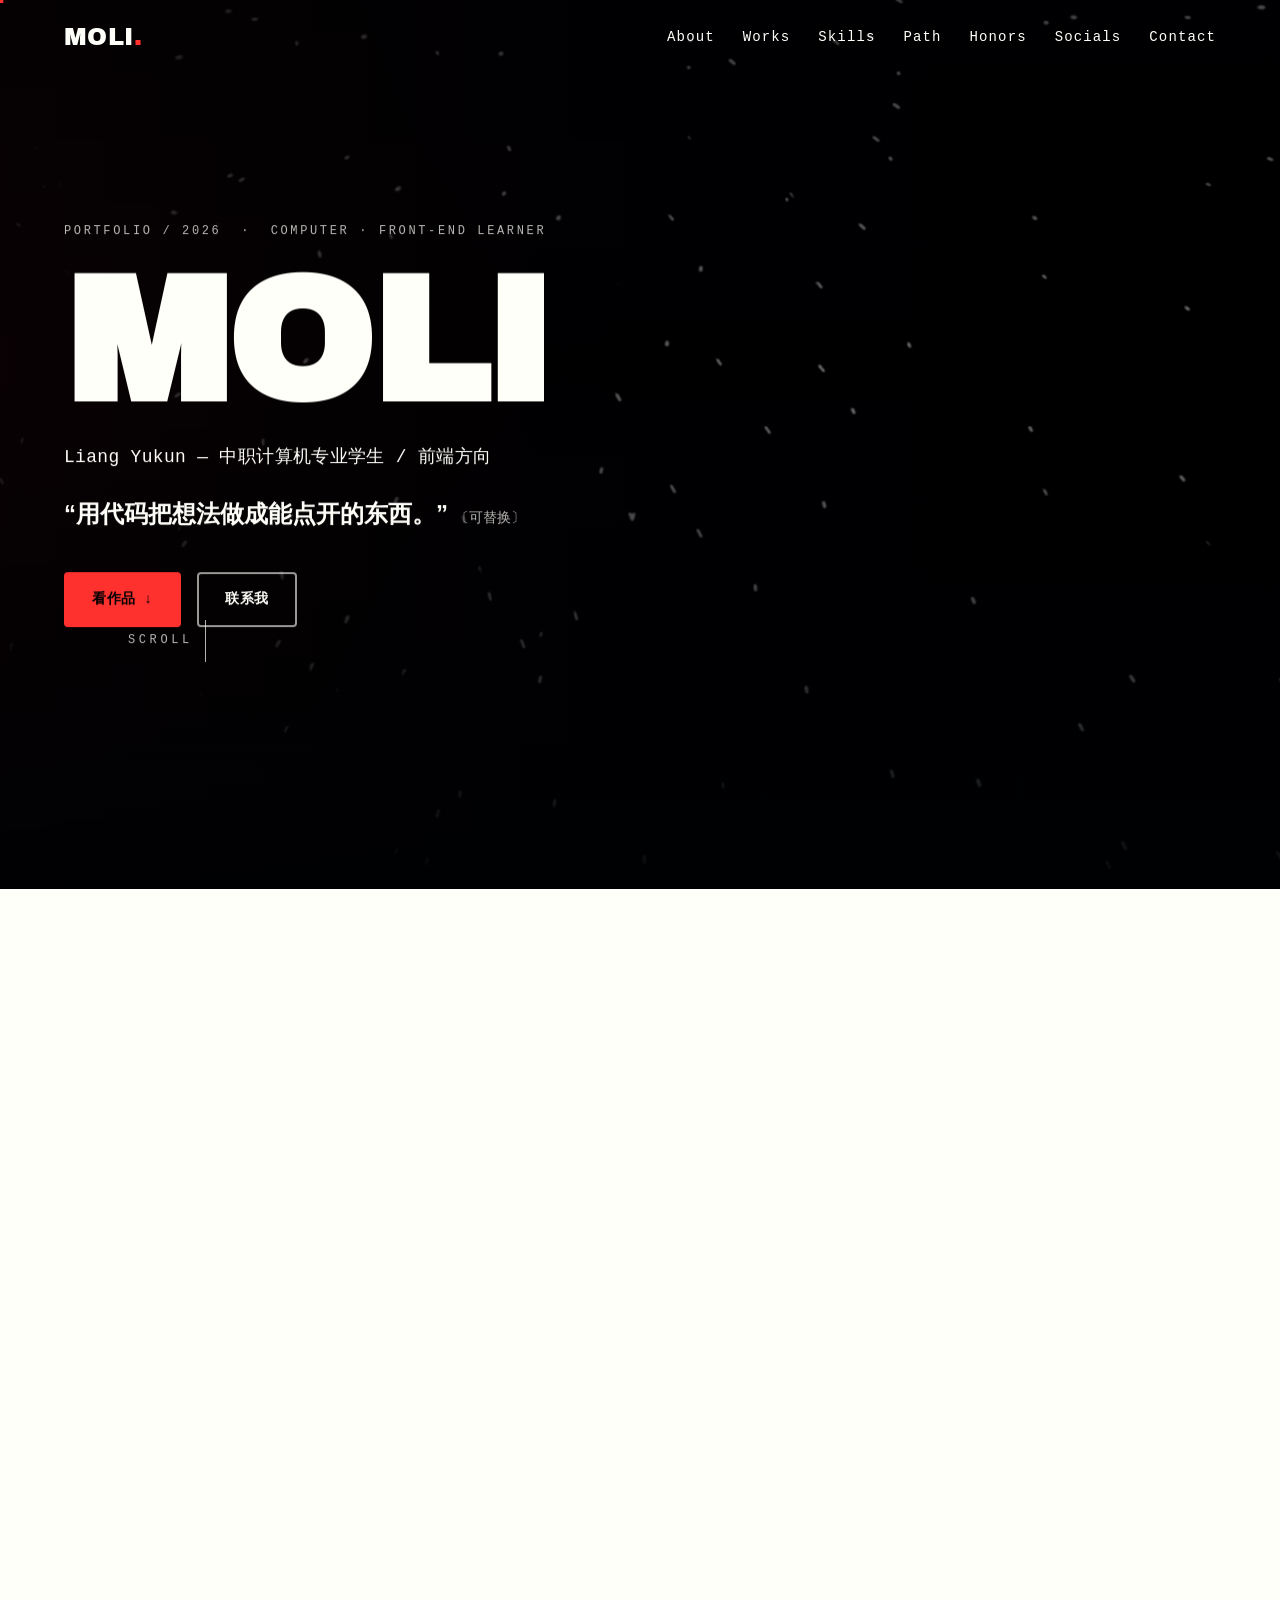
==== index.html @ a4f5890a "Add files via upload" ====
<!DOCTYPE html>
<html class="no-js" lang="zh-CN">
<head>
  <meta charset="UTF-8" />
  <meta name="viewport" content="width=device-width, initial-scale=1.0" />
  <title>MOLI · Liang Yukun — 个人作品集</title>
  <meta name="description" content="Liang Yukun（MOLI），中职计算机专业学生、前端方向学习者的个人作品集：做过的项目、技能栈与成长路径。" />
  <meta name="theme-color" content="#000103" />
  <link rel="icon" href="data:image/svg+xml,%3Csvg xmlns='http://www.w3.org/2000/svg' viewBox='0 0 32 32'%3E%3Crect width='32' height='32' fill='%23000103'/%3E%3Ctext x='16' y='23' font-family='Arial Black,sans-serif' font-size='20' fill='%23FF312E' text-anchor='middle'%3EM%3C/text%3E%3C/svg%3E" />
  <link rel="preconnect" href="https://fonts.googleapis.com" />
  <link rel="preconnect" href="https://fonts.gstatic.com" crossorigin />
  <link href="https://fonts.googleapis.com/css2?family=Archivo+Black&family=JetBrains+Mono:wght@400;600&display=swap" rel="stylesheet" />
  <link rel="stylesheet" href="css/variables.css" />
  <link rel="stylesheet" href="css/style.css" />
</head>
<body>
  <div class="intro" id="intro" aria-hidden="true">
    <div class="intro__inner">
      <span class="intro__brand">MOLI<span class="intro__dot">.</span></span>
      <span class="intro__bar"></span>
    </div>
  </div>
  <a class="skip-link" href="#main">跳到主要内容</a>
  <div class="scroll-progress" id="scrollProgress" aria-hidden="true"></div>

  <header class="nav" id="top">
    <a class="nav__brand" href="#hero" data-cursor="hover" aria-label="MOLI 回到首页">MOLI<span class="nav__brand-dot">.</span></a>
    <nav class="nav__links" id="navLinks" aria-label="页面导航">
      <a href="#about"   data-cursor="hover" data-nav>About</a>
      <a href="#works"   data-cursor="hover" data-nav>Works</a>
      <a href="#skills"  data-cursor="hover" data-nav>Skills</a>
      <a href="#path"    data-cursor="hover" data-nav>Path</a>
      <a href="#honors"  data-cursor="hover" data-nav>Honors</a>
      <a href="#socials" data-cursor="hover" data-nav>Socials</a>
      <a href="#contact" data-cursor="hover" data-nav>Contact</a>
    </nav>
    <button class="nav__toggle" id="navToggle" aria-label="打开菜单" aria-expanded="false" aria-controls="mobileMenu" data-cursor="hover">
      <span></span><span></span>
    </button>
  </header>

  <div class="mobile-menu" id="mobileMenu" aria-hidden="true">
    <nav aria-label="移动端导航">
      <a href="#about">About<span>关于我</span></a>
      <a href="#works">Works<span>作品</span></a>
      <a href="#skills">Skills<span>技能</span></a>
      <a href="#path">Path<span>经历</span></a>
      <a href="#honors">Honors<span>荣誉</span></a>
      <a href="#socials">Socials<span>社交</span></a>
      <a href="#contact">Contact<span>联系</span></a>
    </nav>
  </div>

  <div id="smooth-wrapper">
   <div id="smooth-content">
  <main id="main">

    <section class="hero hero--dark" id="hero">
      <div class="bg-layer hero__bg" aria-hidden="true">
        <video class="bg-video" poster="video/firework-bg-poster.png" muted loop playsinline autoplay preload="auto">
          <source src="video/firework-bg.mp4" type="video/mp4" />
        </video>
        <div class="bg-veil hero__veil"></div>
      </div>
      <p class="hero__meta mono" data-reveal>PORTFOLIO / 2026&nbsp;&nbsp;·&nbsp;&nbsp;COMPUTER · FRONT-END LEARNER</p>
      <h1 class="hero__name" aria-label="MOLI">
        <span class="hero__name-text" data-decode>MOLI</span>
      </h1>
      <p class="hero__role mono" data-decode>Liang Yukun — 中职计算机专业学生 / 前端方向</p>
      <p class="hero__tagline" data-reveal>“用代码把想法做成能点开的东西。” <span class="hero__tagline-sub">〔可替换〕</span></p>
      <div class="hero__cta" data-reveal>
        <a class="btn btn--primary" href="#works" data-cursor="hover">看作品 <span aria-hidden="true">↓</span></a>
        <a class="btn btn--ghost" href="#contact" data-cursor="hover">联系我</a>
      </div>
      <a class="hero__scroll mono" href="#about" aria-label="向下滚动到关于我">
        <span>SCROLL</span><span class="hero__scroll-line" aria-hidden="true"></span>
      </a>
    </section>
    <section class="about section" id="about">
      <p class="section__label mono" data-reveal>01 / ABOUT</p>
      <div class="about__grid">
        <h2 class="section__title" data-reveal>把兴趣，做成<br />能跑起来的作品。</h2>
        <div class="about__body" id="aboutBody">
          <p data-reveal>我是 Liang Yukun，<strong>MOLI</strong> 是我做东西时用的名字。中职选了计算机专业，从第一次在浏览器里看到自己写的页面蹦出来开始，就迷上了把想法变成作品这件事。现在主要往前端方向走，写 HTML / CSS / JavaScript，也会一点 Python 和设计工具。</p>
          <p data-reveal>我还在学，但更习惯<strong>边学边做</strong>：每个阶段都留下一个能真正点开的东西，而不是只停在教程里。 <span class="muted">〔可替换〕</span></p>
          <ul class="about__tags" data-reveal>
            <li>前端学习者</li><li>计算机专业中职在读</li><li>自学驱动</li><li>习惯把东西做完整</li>
          </ul>
        </div>
      </div>
      <dl class="about__stats" id="aboutStats">
        <div data-reveal><dt class="about__num">04</dt><dd>代表作品</dd></div>
        <div data-reveal><dt class="about__num">02<span class="about__num-plus">+</span></dt><dd>年写代码</dd></div>
        <div data-reveal><dt class='about__num'>06<span class='about__num-plus'>+</span></dt><dd>课堂 / 个人练习</dd></div>
        <div data-reveal><dt class='about__num about__num--accent'>&#8734;</dt><dd>想学的东西</dd></div>
      </dl>
    </section>
    <!-- STATEMENT A -->
    <section class="statement statement--dark" aria-label="宣言">
      <h2 class="statement__text" data-statement>I BUILD<br />THINGS.</h2>
      <p class="statement__sub mono" data-reveal>想法到代码到能点开的作品</p>
    </section>
        <section class="works section" id="works">
      <p class="section__label mono" data-reveal>02 / SELECTED WORKS</p>
      <h2 class="section__title" data-reveal>做过的东西</h2>

      <div class="works__stage">
        <div class="works__deck" id="worksDeck">
          <button class="work-card" data-work="0" data-cursor="hover" aria-label="项目 1：校园社团招新落地页">
            <span class="work-card__index">01</span>
            <span class="work-card__name">社团招新<br />落地页</span>
            <span class="work-card__year mono">2024</span>
          </button>
          <button class="work-card" data-work="1" data-cursor="hover" aria-label="项目 2：待办清单 PWA">
            <span class="work-card__index">02</span>
            <span class="work-card__name">待办清单<br />PWA</span>
            <span class="work-card__year mono">2025</span>
          </button>
          <button class="work-card" data-work="2" data-cursor="hover" aria-label="项目 3：班级成绩可视化小工具">
            <span class="work-card__index">03</span>
            <span class="work-card__name">成绩可视化<br />小工具</span>
            <span class="work-card__year mono">2025</span>
          </button>
          <button class="work-card" data-work="3" data-cursor="hover" aria-label="项目 4：MOLI 个人作品集">
            <span class="work-card__index">04</span>
            <span class="work-card__name">MOLI<br />作品集</span>
            <span class="work-card__year mono">2026</span>
          </button>
        </div>

        <div class="works__panel">
          <article class="work-detail" data-detail="0">
            <h3 class="work-detail__title">校园社团招新落地页</h3>
            <p class="work-detail__tags mono">HTML · CSS · JAVASCRIPT</p>
            <p class="work-detail__desc">为学校社团做的单页招新页，包含活动介绍、报名表单校验与锚点导航。第一次完整走完「提需求 → 设计 → 编码 → 静态部署」的流程。</p>
            <p class="work-detail__meta"><span>角色：独立完成设计 + 编码</span><span>成果：招新季被 3 个社团借用</span></p>
          </article>
          <article class="work-detail" data-detail="1" hidden>
            <h3 class="work-detail__title">待办清单 PWA</h3>
            <p class="work-detail__tags mono">JS · LOCALSTORAGE · SERVICE WORKER</p>
            <p class="work-detail__desc">可离线使用、可安装到桌面的待办应用，支持增删改、优先级排序与本地持久化，关掉网络也能正常记录。</p>
            <p class="work-detail__meta"><span>角色：独立开发</span><span>成果：至今自己每天在用</span></p>
          </article>
          <article class="work-detail" data-detail="2" hidden>
            <h3 class="work-detail__title">班级成绩可视化小工具</h3>
            <p class="work-detail__tags mono">JAVASCRIPT · CANVAS</p>
            <p class="work-detail__desc">粘贴一张成绩表，就能自动生成分数分布图和进退步对比，帮老师省掉手工画图、手动排名的重复劳动。</p>
            <p class="work-detail__meta"><span>角色：两人小组 · 核心开发</span><span>成果：期末用于班级学情分析</span></p>
          </article>
          <article class="work-detail" data-detail="3" hidden>
            <h3 class="work-detail__title">MOLI 个人作品集（本站）</h3>
            <p class="work-detail__tags mono">HTML · CSS · GSAP</p>
            <p class="work-detail__desc">就是你正在看的这个网站：黑白红、零构建框架、双击 index.html 即可离线打开，动效均改编自前端效果库。</p>
            <p class="work-detail__meta"><span>角色：设计 + 开发</span><span>成果：个人品牌主页</span></p>
          </article>

          <div class="works__controls">
            <button class="works__arrow" id="workPrev" aria-label="上一个项目" data-cursor="hover">←</button>
            <div class="works__dots" id="worksDots" role="tablist" aria-label="选择项目">
              <button class="works__dot is-active" data-goto="0" aria-label="项目1" data-cursor="hover"></button>
              <button class="works__dot" data-goto="1" aria-label="项目2" data-cursor="hover"></button>
              <button class="works__dot" data-goto="2" aria-label="项目3" data-cursor="hover"></button>
              <button class="works__dot" data-goto="3" aria-label="项目4" data-cursor="hover"></button>
            </div>
            <button class="works__arrow" id="workNext" aria-label="下一个项目" data-cursor="hover">→</button>
          </div>
        </div>
      </div>
    </section>
        <section class="skills section section--dark spot-target" id="skills">
      <p class="section__label section__label--light mono" data-reveal>03 / SKILLS</p>
      <h2 class="section__title section__title--light" data-reveal>从想法，<br />到上线</h2>

      <p class="build__lead mono" data-reveal>// 不标熟练度百分比，只说我能用它们做出什么 〔可替换〕</p>

      <div class="build" id="buildFlow">
        <span class="build__spine" aria-hidden="true"><i class="build__spine-fill"></i></span>
        <ol class="build__steps">
          <li class="build__step" data-reveal>
            <span class="build__node" aria-hidden="true"></span>
            <div class="build__body">
              <div class="build__head">
                <span class="build__no mono">01</span>
                <h3 class="build__title">想清楚<span class="build__en mono">IDEA</span></h3>
              </div>
              <p class="build__desc">先把要做什么拆成几步，画一张潦草的草图，想清楚再动手写代码。</p>
              <ul class="build__tags">
                <li>纸笔草图</li><li>Figma（基础）</li>
              </ul>
            </div>
          </li>
          <li class="build__step" data-reveal>
            <span class="build__node" aria-hidden="true"></span>
            <div class="build__body">
              <div class="build__head">
                <span class="build__no mono">02</span>
                <h3 class="build__title">搭骨架<span class="build__en mono">MARKUP</span></h3>
              </div>
              <p class="build__desc">用语义化 HTML 把内容和结构立起来，先能用、再谈好看，也照顾键盘与读屏。</p>
              <ul class="build__tags">
                <li>HTML5</li><li>语义化结构</li><li>可访问性基础</li>
              </ul>
            </div>
          </li>
          <li class="build__step" data-reveal>
            <span class="build__node" aria-hidden="true"></span>
            <div class="build__body">
              <div class="build__head">
                <span class="build__no mono">03</span>
                <h3 class="build__title">做样式<span class="build__en mono">STYLE</span></h3>
              </div>
              <p class="build__desc">Flex / Grid 加响应式排版，手机和桌面端都排得稳、看得清。</p>
              <ul class="build__tags">
                <li>CSS3</li><li>Flex / Grid</li><li>响应式布局</li>
              </ul>
            </div>
          </li>
          <li class="build__step" data-reveal>
            <span class="build__node" aria-hidden="true"></span>
            <div class="build__body">
              <div class="build__head">
                <span class="build__no mono">04</span>
                <h3 class="build__title">加交互<span class="build__en mono">INTERACT</span></h3>
              </div>
              <p class="build__desc">让页面会动、会响应：操作 DOM、监听事件，再用 GSAP 做滚动动效。</p>
              <ul class="build__tags">
                <li>JavaScript</li><li>DOM 与事件</li><li>GSAP 动效</li>
              </ul>
            </div>
          </li>
          <li class="build__step" data-reveal>
            <span class="build__node" aria-hidden="true"></span>
            <div class="build__body">
              <div class="build__head">
                <span class="build__no mono">05</span>
                <h3 class="build__title">管版本<span class="build__en mono">VERSION</span></h3>
              </div>
              <p class="build__desc">在命令行里用 Git 记录每一次改动，推到 GitHub，留下完整的学习痕迹。</p>
              <ul class="build__tags">
                <li>Git / GitHub</li><li>VS Code</li><li>命令行</li>
              </ul>
            </div>
          </li>
          <li class="build__step" data-reveal>
            <span class="build__node" aria-hidden="true"></span>
            <div class="build__body">
              <div class="build__head">
                <span class="build__no mono">06</span>
                <h3 class="build__title">发出去<span class="build__en mono">SHIP</span></h3>
              </div>
              <p class="build__desc">部署成一个能直接点开的链接，发给别人真正用起来，而不是只躺在本地。</p>
              <ul class="build__tags">
                <li>GitHub Pages 部署</li><li>PWA（待办应用实践）</li>
              </ul>
            </div>
          </li>
        </ol>
      </div>

      <div class="build__foot" data-reveal>
        <p class="build__also"><span class="build__also-k mono">// 也会一点，还在持续学</span></p>
        <ul class="build__tags build__tags--plain">
          <li>Python</li><li>SQL</li><li>Photoshop / 剪映基础</li>
        </ul>
        <p class="build__note muted">能不能做出来，上面的作品就是答案——这比百分比更诚实。〔可替换〕</p>
      </div>
    </section>
        <section class="statement statement--light" aria-label="宣言">
      <h2 class="statement__text" data-statement>STILL<br />LEARNING.</h2>
      <p class="statement__sub mono" data-reveal>走得慢一点，但一直在走</p>
    </section>

    <div class="marquee" aria-hidden="true">
      <div class="marquee__track">
        <span>HTML <i>//</i></span><span>CSS <i>//</i></span><span>JAVASCRIPT <i>//</i></span><span>GSAP <i>//</i></span><span>DESIGN <i>//</i></span><span>边学边做 <i>//</i></span><span>FRONT-END <i>//</i></span><span>MOLI <i>//</i></span>
        <span>HTML <i>//</i></span><span>CSS <i>//</i></span><span>JAVASCRIPT <i>//</i></span><span>GSAP <i>//</i></span><span>DESIGN <i>//</i></span><span>边学边做 <i>//</i></span><span>FRONT-END <i>//</i></span><span>MOLI <i>//</i></span>
      </div>
    </div>

    <!-- 04 PATH：纵向滚动驱动的横向时间线（机制改编自 horizontal-scroll-section GSAP ScrollTrigger） -->
    <section class="path section hpath-section" id="path">
      <div class="hpath" id="hPath">
        <p class="section__label mono hpath__label">04 / PATH</p>
        <div class="hpath__viewport" id="hPathViewport">
          <div class="hpath__track" id="hPathTrack">
            <svg class="hpath__route" id="hPathRoute" aria-hidden="true">
              <path class="hpath__route-prog" d="" />
            </svg>

            <article class="hpanel hpanel--intro">
              <h2 class="section__title">一路怎么<br />走来</h2>
              <p class="hpanel__lead">向下滚动，横向走过这几年</p>
              <span class="hpanel__cue hpanel__cue--v mono">KEEP SCROLLING ↓</span>
              <span class="hpanel__cue hpanel__cue--h mono">左右滑动，横向走过这几年 →</span>
            </article>

            <article class="hpanel">
              <div class="hpanel__media">
                <div class="hpanel__img" role="img" aria-label="阶段配图占位：入读中职">
                  <span class="hpanel__imgtag mono">IMG · 〔可替换〕</span>
                </div>
              </div>
              <div class="hpanel__body">
                <time class="hpanel__date mono">2023.09</time>
                <h3 class="hpanel__title">入读中职 · 计算机专业</h3>
                <p class="hpanel__desc">系统学习计算机基础与编程入门，第一次知道网页是怎么被做出来的。</p>
              </div>
            </article>

            <article class="hpanel">
              <div class="hpanel__media">
                <div class="hpanel__img" role="img" aria-label="阶段配图占位：第一个网页">
                  <span class="hpanel__imgtag mono">IMG · 〔可替换〕</span>
                </div>
              </div>
              <div class="hpanel__body">
                <time class="hpanel__date mono">2024.03</time>
                <h3 class="hpanel__title">写出第一个网页</h3>
                <p class="hpanel__desc">用 HTML 写了一页个人介绍，第一次看到自己敲的代码在浏览器里变成页面。</p>
              </div>
            </article>

            <article class="hpanel">
              <div class="hpanel__media">
                <div class="hpanel__img" role="img" aria-label="阶段配图占位：校级技能赛">
                  <span class="hpanel__imgtag mono">IMG · 〔可替换〕</span>
                </div>
              </div>
              <div class="hpanel__body">
                <time class="hpanel__date mono">2024.10</time>
                <h3 class="hpanel__title">校级网页设计技能赛 <span class="muted">〔名次可替换〕</span></h3>
                <p class="hpanel__desc">第一次带着作品参加比赛，体会到做完整比写一点更重要。</p>
              </div>
            </article>

            <article class="hpanel">
              <div class="hpanel__media">
                <div class="hpanel__img" role="img" aria-label="阶段配图占位：系统学 JavaScript">
                  <span class="hpanel__imgtag mono">IMG · 〔可替换〕</span>
                </div>
              </div>
              <div class="hpanel__body">
                <time class="hpanel__date mono">2025.01</time>
                <h3 class="hpanel__title">取得证书 · 系统学 JavaScript <span class="muted">〔证书可替换〕</span></h3>
                <p class="hpanel__desc">拿到相关等级证书，同时不再满足于静态页面，开始系统学习 JavaScript。</p>
              </div>
            </article>

            <article class="hpanel">
              <div class="hpanel__media">
                <div class="hpanel__img" role="img" aria-label="阶段配图占位：第一个完整应用">
                  <span class="hpanel__imgtag mono">IMG · 〔可替换〕</span>
                </div>
              </div>
              <div class="hpanel__body">
                <time class="hpanel__date mono">2025.06</time>
                <h3 class="hpanel__title">第一个完整小应用跑通</h3>
                <p class="hpanel__desc">待办 PWA 完成离线可用，开始用 GitHub 记录每一次提交和学习轨迹。</p>
              </div>
            </article>

            <article class="hpanel">
              <div class="hpanel__media">
                <div class="hpanel__img" role="img" aria-label="阶段配图占位：完成本站作品集">
                  <span class="hpanel__imgtag mono">IMG · 〔可替换〕</span>
                </div>
              </div>
              <div class="hpanel__body">
                <time class="hpanel__date mono">2026</time>
                <h3 class="hpanel__title">完成本站作品集</h3>
                <p class="hpanel__desc">把做过的东西整理成你现在看到的网站，正在寻找实习 / 升学 / 比赛组队机会。</p>
              </div>
            </article>
          </div>
        </div>
        <div class="hpath__bar" aria-hidden="true"><i></i></div>
      </div>
    </section>

    <!-- 05 HONORS：3D 堆叠牌堆（机制改编自 3d-card-slidergsap，黑白红重写） -->
    <section class="honors section" id="honors">
      <p class="section__label mono" data-reveal>05 / HONORS</p>
      <div class="honors__layout">
        <div class="honors__intro">
          <h2 class="section__title" data-reveal>一些<br />小荣誉</h2>
          <p class="honors__lead" data-reveal>比赛、证书与被认可的瞬间，都收进这叠卡片里。点击卡片或箭头切换。</p>
          <div class="honors__ctrl" data-reveal>
            <button class="hbtn" id="honPrev" type="button" aria-label="上一张荣誉">←</button>
            <span class="honors__count mono"><b id="honCur">01</b><i>/</i><span id="honTotal">05</span></span>
            <button class="hbtn" id="honNext" type="button" aria-label="下一张荣誉">→</button>
          </div>
          <div class="honors__dots" id="honDots" role="tablist" aria-label="选择荣誉"></div>
          <p class="muted honors__hint">奖项与证书均为占位，替换 index.html 中对应卡片即可。</p>
        </div>

        <div class="honors__stage" data-reveal>
          <div class="hdeck" id="hDeck">
            <article class="hcard">
              <div class="hcard__body">
                <div class="hcard__top"><span class="hcard__year mono">2024.10</span><span class="hcard__tag mono">HONOR</span></div>
                <h3 class="hcard__title">校级网页设计技能赛</h3>
                <p class="hcard__org">〔名次可替换〕</p>
                <p class="hcard__desc">第一次带着完整作品站上赛场，明白了“做完”比“只写一点”更重要。</p>
              </div>
            </article>
            <article class="hcard">
              <div class="hcard__body">
                <div class="hcard__top"><span class="hcard__year mono">2025.01</span><span class="hcard__tag mono">CERT</span></div>
                <h3 class="hcard__title">前端相关等级证书</h3>
                <p class="hcard__org">〔证书名称可替换〕</p>
                <p class="hcard__desc">系统学习 HTML / CSS / JavaScript 后考取，是这段学习路径的一个小结。</p>
              </div>
            </article>
            <article class="hcard">
              <div class="hcard__body">
                <div class="hcard__top"><span class="hcard__year mono">2025.06</span><span class="hcard__tag mono">AWARD</span></div>
                <h3 class="hcard__title">校园编程 / 创新比赛</h3>
                <p class="hcard__org">〔奖项可替换〕</p>
                <p class="hcard__desc">用一个能真正跑起来的小应用参赛，从想法到演示全程自己完成。〔占位〕</p>
              </div>
            </article>
            <article class="hcard">
              <div class="hcard__body">
                <div class="hcard__top"><span class="hcard__year mono">2025.11</span><span class="hcard__tag mono">MERIT</span></div>
                <h3 class="hcard__title">优秀学生作品 / 奖学金</h3>
                <p class="hcard__org">〔可替换〕</p>
                <p class="hcard__desc">作品被老师和同学看到的时刻，也是继续做下去的动力之一。〔占位〕</p>
              </div>
            </article>
            <article class="hcard">
              <div class="hcard__body">
                <div class="hcard__top"><span class="hcard__year mono">2026</span><span class="hcard__tag mono">WORK</span></div>
                <h3 class="hcard__title">个人作品集站点上线</h3>
                <p class="hcard__org">SELF PROJECT</p>
                <p class="hcard__desc">从零设计并手写了你正在看的这个网站，当作给自己的一份阶段答卷。</p>
              </div>
            </article>
          </div>
        </div>
      </div>
    </section>

    <!-- 06 SOCIALS：链式展开手风琴（机制改编自 cool-layout-with-complex-chainable-animation，黑白红重写） -->
    <section class="socials section" id="socials">
      <p class="section__label mono" data-reveal>06 / FIND ME ONLINE</p>
      <h2 class="section__title" data-reveal>这些地方<br />也能找到我</h2>
      <div class="acc" id="socialAcc">

        <div class="acc__item" tabindex="0" role="button" aria-expanded="false" aria-controls="panel-douyin">
          <div class="acc__rail">
            <svg class="acc__glyph" viewBox="0 0 24 24" fill="none" stroke="currentColor" stroke-width="1.8" stroke-linecap="round" stroke-linejoin="round" aria-hidden="true"><path d="M14 4v10.5a3.5 3.5 0 1 1-3.5-3.5" /><path d="M14 7.2c.6 2 2.1 3.4 4.2 3.6" /></svg>
            <span class="acc__name">抖音<em class="acc__en mono">DOUYIN</em></span>
            <span class="acc__idx" aria-hidden="true">01</span>
          </div>
          <div class="acc__panel" id="panel-douyin">
            <button class="acc__close" type="button" aria-label="收起">×</button>
            <svg class="acc__glyph acc__glyph--big" viewBox="0 0 24 24" fill="none" stroke="currentColor" stroke-width="1.8" stroke-linecap="round" stroke-linejoin="round" aria-hidden="true"><path d="M14 4v10.5a3.5 3.5 0 1 1-3.5-3.5" /><path d="M14 7.2c.6 2 2.1 3.4 4.2 3.6" /></svg>
            <h3 class="acc__h">抖音 <span class="mono">DOUYIN</span></h3>
            <p class="acc__handle mono">@your-douyin-id〔可替换〕</p>
            <p class="acc__desc">用短视频记录做作品的过程与小片段，偶尔更新学习日常。〔占位文案 · 可替换〕</p>
            <ul class="acc__stats mono"><li><b>--</b><span>作品</span></li><li><b>--</b><span>粉丝</span></li><li><b>--</b><span>获赞</span></li></ul>
            <a class="btn btn--primary acc__go" href="#" target="_blank" rel="noopener">前往主页 <span aria-hidden="true">↗</span></a>
          </div>
        </div>

        <div class="acc__item" tabindex="0" role="button" aria-expanded="false" aria-controls="panel-bilibili">
          <div class="acc__rail">
            <svg class="acc__glyph" viewBox="0 0 24 24" fill="none" stroke="currentColor" stroke-width="1.8" stroke-linecap="round" stroke-linejoin="round" aria-hidden="true"><rect x="3" y="7" width="18" height="13" rx="2" /><path d="m8 3 3 4M16 3l-3 4" /><path d="M8 12.5h.01M16 12.5h.01" /></svg>
            <span class="acc__name">哔哩哔哩<em class="acc__en mono">BILIBILI</em></span>
            <span class="acc__idx" aria-hidden="true">02</span>
          </div>
          <div class="acc__panel" id="panel-bilibili">
            <button class="acc__close" type="button" aria-label="收起">×</button>
            <svg class="acc__glyph acc__glyph--big" viewBox="0 0 24 24" fill="none" stroke="currentColor" stroke-width="1.8" stroke-linecap="round" stroke-linejoin="round" aria-hidden="true"><rect x="3" y="7" width="18" height="13" rx="2" /><path d="m8 3 3 4M16 3l-3 4" /><path d="M8 12.5h.01M16 12.5h.01" /></svg>
            <h3 class="acc__h">哔哩哔哩 <span class="mono">BILIBILI</span></h3>
            <p class="acc__handle mono">@MOLI〔可替换〕</p>
            <p class="acc__desc">放长一点的教程复盘、项目演示录屏和踩坑笔记。〔占位文案 · 可替换〕</p>
            <ul class="acc__stats mono"><li><b>--</b><span>视频</span></li><li><b>--</b><span>粉丝</span></li><li><b>--</b><span>播放</span></li></ul>
            <a class="btn btn--primary acc__go" href="#" target="_blank" rel="noopener">前往主页 <span aria-hidden="true">↗</span></a>
          </div>
        </div>

        <div class="acc__item" tabindex="0" role="button" aria-expanded="false" aria-controls="panel-instagram">
          <div class="acc__rail">
            <svg class="acc__glyph" viewBox="0 0 24 24" fill="none" stroke="currentColor" stroke-width="1.8" stroke-linecap="round" stroke-linejoin="round" aria-hidden="true"><rect x="3" y="3" width="18" height="18" rx="5" /><circle cx="12" cy="12" r="4" /><path d="M17.2 6.8h.01" /></svg>
            <span class="acc__name">Instagram<em class="acc__en mono">INS</em></span>
            <span class="acc__idx" aria-hidden="true">03</span>
          </div>
          <div class="acc__panel" id="panel-instagram">
            <button class="acc__close" type="button" aria-label="收起">×</button>
            <svg class="acc__glyph acc__glyph--big" viewBox="0 0 24 24" fill="none" stroke="currentColor" stroke-width="1.8" stroke-linecap="round" stroke-linejoin="round" aria-hidden="true"><rect x="3" y="3" width="18" height="18" rx="5" /><circle cx="12" cy="12" r="4" /><path d="M17.2 6.8h.01" /></svg>
            <h3 class="acc__h">Instagram <span class="mono">INS</span></h3>
            <p class="acc__handle mono">@moli.builds〔可替换〕</p>
            <p class="acc__desc">作品截图、配色与排版灵感，以及做东西时的工作台。〔占位文案 · 可替换〕</p>
            <ul class="acc__stats mono"><li><b>--</b><span>帖子</span></li><li><b>--</b><span>粉丝</span></li><li><b>--</b><span>关注</span></li></ul>
            <a class="btn btn--primary acc__go" href="#" target="_blank" rel="noopener">前往主页 <span aria-hidden="true">↗</span></a>
          </div>
        </div>

        <div class="acc__item" tabindex="0" role="button" aria-expanded="false" aria-controls="panel-x">
          <div class="acc__rail">
            <svg class="acc__glyph" viewBox="0 0 24 24" fill="none" stroke="currentColor" stroke-width="1.8" stroke-linecap="round" stroke-linejoin="round" aria-hidden="true"><path d="M4 4l16 16M20 4 4 20" /></svg>
            <span class="acc__name">X<em class="acc__en mono">X / TWITTER</em></span>
            <span class="acc__idx" aria-hidden="true">04</span>
          </div>
          <div class="acc__panel" id="panel-x">
            <button class="acc__close" type="button" aria-label="收起">×</button>
            <svg class="acc__glyph acc__glyph--big" viewBox="0 0 24 24" fill="none" stroke="currentColor" stroke-width="1.8" stroke-linecap="round" stroke-linejoin="round" aria-hidden="true"><path d="M4 4l16 16M20 4 4 20" /></svg>
            <h3 class="acc__h">X <span class="mono">/ TWITTER</span></h3>
            <p class="acc__handle mono">@moli_dev〔可替换〕</p>
            <p class="acc__desc">随手记开发笔记、转藏前端资源，也在这里关注同行在做什么。〔占位文案 · 可替换〕</p>
            <ul class="acc__stats mono"><li><b>--</b><span>帖子</span></li><li><b>--</b><span>粉丝</span></li><li><b>--</b><span>关注</span></li></ul>
            <a class="btn btn--primary acc__go" href="#" target="_blank" rel="noopener">前往主页 <span aria-hidden="true">↗</span></a>
          </div>
        </div>

        <div class="acc__item" tabindex="0" role="button" aria-expanded="false" aria-controls="panel-weibo">
          <div class="acc__rail">
            <svg class="acc__glyph" viewBox="0 0 24 24" fill="none" stroke="currentColor" stroke-width="1.8" stroke-linecap="round" stroke-linejoin="round" aria-hidden="true"><ellipse cx="10" cy="14" rx="7" ry="5.5" /><path d="M15.5 8.5c1.8-.4 3.2.5 3.5 2.2M17 5.5c2.6-.2 4.4 1.4 4.6 3.8" /><path d="M8 13.5h.01M11.5 15.5h.01" /></svg>
            <span class="acc__name">微博<em class="acc__en mono">WEIBO</em></span>
            <span class="acc__idx" aria-hidden="true">05</span>
          </div>
          <div class="acc__panel" id="panel-weibo">
            <button class="acc__close" type="button" aria-label="收起">×</button>
            <svg class="acc__glyph acc__glyph--big" viewBox="0 0 24 24" fill="none" stroke="currentColor" stroke-width="1.8" stroke-linecap="round" stroke-linejoin="round" aria-hidden="true"><ellipse cx="10" cy="14" rx="7" ry="5.5" /><path d="M15.5 8.5c1.8-.4 3.2.5 3.5 2.2M17 5.5c2.6-.2 4.4 1.4 4.6 3.8" /><path d="M8 13.5h.01M11.5 15.5h.01" /></svg>
            <h3 class="acc__h">微博 <span class="mono">WEIBO</span></h3>
            <p class="acc__handle mono">@MOLI做东西〔可替换〕</p>
            <p class="acc__desc">同步作品更新与日常，也会转发设计、前端相关的内容。〔占位文案 · 可替换〕</p>
            <ul class="acc__stats mono"><li><b>--</b><span>微博</span></li><li><b>--</b><span>粉丝</span></li><li><b>--</b><span>转评赞</span></li></ul>
            <a class="btn btn--primary acc__go" href="#" target="_blank" rel="noopener">前往主页 <span aria-hidden="true">↗</span></a>
          </div>
        </div>

      </div>
      <p class="muted socials__note" data-reveal>账号、数据与文案均为占位，替换 index.html 中对应 href 与文字即可上线。</p>
    </section>

  </main>

  <div class="site-tail" id="contactTail">
    <div class="bg-layer site-tail__bg spot-target" aria-hidden="true">
      <video class="bg-video" poster="video/firework-poster.png" muted loop playsinline preload="metadata">
        <source src="video/firework.mp4" type="video/mp4" />
      </video>
      <div class="bg-veil site-tail__veil"></div>
    </div>

    <section class="contact section section--ink" id="contact">
      <p class="section__label section__label--light mono" data-reveal>07 / CONTACT</p>
      <h2 class="contact__title" data-reveal>一起做<br />点东西？</h2>
      <p class="contact__sub" data-reveal>实习、比赛组队、交流学习都欢迎找我，通常当天回。 <span class="muted">〔可替换〕</span></p>
      <div class="contact__actions" data-reveal>
        <div class="contact__mail-row">
          <a class="btn btn--primary btn--lg" href="mailto:liang20080917@outlook.com" data-cursor="hover">liang20080917@outlook.com</a>
          <button class="btn btn--ghost btn--lg contact-copy" type="button" data-email="liang20080917@outlook.com">复制邮箱</button>
        </div>
        <div class="contact__links">
          <a class="contact__link" href="https://github.com/your-name" target="_blank" rel="noopener" data-cursor="hover">GitHub <span aria-hidden="true">↗</span></a>
          <a class="contact__link" href="#" data-cursor="hover">B站 / 微信 <span aria-hidden="true">↗</span></a>
        </div>
      </div>
    </section>

    <footer class="footer">
      <span class="footer__big" aria-hidden="true">MOLI</span>
      <p>© 2026 Liang Yukun · MOLI</p>
      <p class="mono footer__mid">BUILT WITH HTML / CSS / GSAP · NO FRAMEWORK</p>
      <a href="#hero" class="footer__top" data-cursor="hover">回到顶部 ↑</a>
    </footer>
  </div><!-- /.site-tail -->
   </div><!-- /#smooth-content -->
  </div><!-- /#smooth-wrapper -->

  <a class="to-top" id="toTop" href="#hero" aria-label="回到顶部"><span aria-hidden="true">↑</span></a>

  <!-- 自定义跟随光标（仅桌面精细指针，触屏/无 GSAP 自动隐藏，不替换系统光标） -->
  <div class="cursor" id="cursor" aria-hidden="true"></div>

  <!-- 图片灯箱：点击图片放大查看 -->
  <div class="lightbox" id="lightbox" role="dialog" aria-modal="true" aria-hidden="true" aria-label="图片放大查看">
    <button class="lightbox__close" type="button" aria-label="关闭">×</button>
    <div class="lightbox__stage">
      <img class="lightbox__img" alt="放大的阶段配图" hidden />
      <div class="lightbox__ph mono">IMG · 大图占位<br />把 .hpanel__img 换成真实 &lt;img&gt; 或加 data-full 即可在此放大</div>
    </div>
    <p class="lightbox__cap mono"></p>
  </div>

  <!-- GSAP 3.15（3.13 起全部插件免费）：仅做渐进增强，加载失败/断网时自动回退原生动效，内容始终完整 -->
  <script src="js/gsap/1.js" defer></script>
  <script src="js/gsap/ScrollTrigger.min.js" defer></script>
  <script src="js/gsap/ScrollToPlugin.min.js" defer></script>
  <script src="js/gsap/ScrollSmoother.min.js" defer></script>
  <script src="js/gsap/SplitText.min.js" defer></script>
  <script src="js/gsap/ScrambleTextPlugin.min.js" defer></script>
  <script src="js/gsap/DrawSVGPlugin.min.js" defer></script>
  <script src="js/main.js" defer></script>
</body>
</html>
---- css/variables.css ----
/* =============================================================
   variables.css —— MOLI 个人作品集 · 全局设计变量
   配色来源：color/003.png（黑白红 · 强烈对比 · 现代冲击力）
   硬约束：五个主色一一对应色板，不引入色板外色相；
          衍生色只允许调整透明度，不允许改变色相。
   ============================================================= */

:root {
  /* ---------- 1. 五个主色（严格对应 color/003.png，禁止新增色相） ---------- */
  --color-bg:        #FFFFFA; /* 近白 · 页面主背景（纸感）   */
  --color-bg-sub:    #333138; /* 深炭 · 次背景/反色分区/卡片 */
  --color-text:      #000103; /* 近黑 · 主文字（在近白上）   */
  --color-text-sub:  #515052; /* 中灰 · 次文字/说明（在近白上，对比 7.99:1） */
  --color-accent:    #FF312E; /* 正红 · 全站唯一强调色       */

  /* ---------- 2. 衍生变量（仅透明度变化，色相不变） ---------- */
  /* 强调色悬停态：正红 82% 不透明 */
  --color-accent-hover: rgba(255, 49, 46, 0.82);
  /* 边框：近黑 12% */
  --color-border:       rgba(0, 1, 3, 0.12);
  /* 遮罩：近白 60%（浅色弹层）/ 近黑 55%（移动菜单、深色遮罩） */
  --color-overlay:      rgba(255, 255, 250, 0.6);
  --color-scrim:        rgba(0, 1, 3, 0.55);
  /* 反色分区上的次文字：近白 72%（叠在 --color-bg-sub 上） */
  --color-text-on-dark-sub: rgba(255, 255, 250, 0.72);
  /* 红色按钮上的文字统一用近黑（对比 5.70:1，达 AA；白字仅 3.65:1 不达标） */
  --color-on-accent:   #000103;

  /* ---------- 3. 字体族 ---------- */
  /* Display 走 CDN 加载超粗黑体，断网时回退到系统粗黑/Impact，保证双击可看 */
  --font-display: "Archivo Black", "Anton", "Arial Black", "PingFang SC",
                  "Microsoft YaHei", Impact, sans-serif;
  --font-body: -apple-system, BlinkMacSystemFont, "Segoe UI", "PingFang SC",
               "Hiragino Sans GB", "Microsoft YaHei", "Helvetica Neue", Arial,
               sans-serif;
  --font-mono: "SFMono-Regular", Consolas, "Liberation Mono", Menlo,
               "Courier New", monospace; /* 极客细节点缀 */

  /* ---------- 4. 字阶（流式排版，clamp：手机→桌面） ---------- */
  --fs-mega: clamp(3.2rem, 14vw, 11rem);   /* Hero 品牌名 MOLI */
  --fs-h1:   clamp(2.4rem, 6.5vw, 5rem);   /* 分区大标题 */
  --fs-h2:   clamp(1.7rem, 3.4vw, 2.6rem); /* 卡片/小节标题 */
  --fs-h3:   clamp(1.2rem, 2vw, 1.5rem);
  --fs-lg:   clamp(1.05rem, 1.4vw, 1.2rem);
  --fs-base: clamp(0.98rem, 1vw + 0.4rem, 1.0625rem);
  --fs-sm:   0.875rem;
  --fs-xs:   0.75rem;
  --lh-tight: 1.02;
  --lh-base:  1.65;

  /* ---------- 5. 间距阶（8pt 基准） ---------- */
  --space-2xs: 0.25rem;
  --space-xs:  0.5rem;
  --space-sm:  1rem;
  --space-md:  2rem;
  --space-lg:  4rem;
  --space-xl:  8rem;
  --space-2xl: clamp(6rem, 12vw, 12rem);
  --gutter:    clamp(1.25rem, 5vw, 6rem); /* 页面左右安全边距 */
  --maxw:      1280px;                     /* 内容最大宽度 */

  /* ---------- 6. 形状与阴影（硬边、锐利，不使用圆润大圆角） ---------- */
  --radius-xs: 2px;
  --radius-sm: 4px;
  --radius-md: 8px;
  --border-w:  2px;
  --shadow-hard: 6px 6px 0 0 var(--color-text);          /* 硬投影，呼应锐利 */
  --shadow-hard-accent: 6px 6px 0 0 var(--color-accent); /* 红色硬投影 */
  --shadow-card: 0 2px 0 0 var(--color-border);

  /* ---------- 7. 动效 token（全站统一手感，阶段 6 使用） ---------- */
  --ease-out:  cubic-bezier(0.22, 1, 0.36, 1); /* 主缓动，接近 power2/expo.out */
  --ease-inout: cubic-bezier(0.65, 0, 0.35, 1);
  --dur-enter: 0.65s;  /* 入场 */
  --dur-hover: 0.25s;  /* 悬停 */
  --dur-fast:  0.15s;
  --stagger:   0.1s;   /* 列表 stagger 间隔 */

  /* ---------- 8. 层级 ---------- */
  --z-cursor: 9999;
  --z-nav:    1000;
  --z-overlay: 900;
  --z-content: 1;
}
---- css/style.css ----
/* =============================================================
   style.css —— MOLI 个人作品集主样式（移动优先）
   颜色一律引用 variables.css 变量，不在此硬编码色值。
   命名采用 BEM 风格；只动画 transform / opacity。
   ============================================================= */

*, *::before, *::after { box-sizing: border-box; }
* { margin: 0; padding: 0; }

html {
  scroll-behavior: smooth;
  -webkit-text-size-adjust: 100%;
}

html { overflow-x: hidden; max-width: 100%; }
body {
  font-family: var(--font-body);
  font-size: var(--fs-base);
  line-height: var(--lh-base);
  color: var(--color-text);
  background: var(--color-bg);
  overflow-x: hidden;
  max-width: 100%;
  -webkit-font-smoothing: antialiased;
  text-rendering: optimizeLegibility;
}
/* 媒体与 SVG 不得撑破窄屏布局 */
img, svg { max-width: 100%; }

/* 锚点定位时为固定导航留出偏移 */
section, footer { scroll-margin-top: 72px; }

img, svg { display: block; max-width: 100%; }
a { color: inherit; text-decoration: none; }
ul, ol { list-style: none; }
button { font: inherit; color: inherit; background: none; border: none; cursor: pointer; }

::selection { background: var(--color-accent); color: var(--color-on-accent); }

.mono { font-family: var(--font-mono); }
.muted { color: var(--color-text-sub); font-size: 0.85em; }

/* 键盘可见焦点（无障碍）：唯一强调色红，焦点清晰 */
:focus-visible {
  outline: 3px solid var(--color-accent);
  outline-offset: 3px;
  border-radius: var(--radius-xs);
}

/* 跳到主内容链接 */
.skip-link {
  position: fixed; left: 12px; top: -60px;
  z-index: var(--z-cursor);
  background: var(--color-text); color: var(--color-bg);
  padding: 10px 16px; border-radius: var(--radius-sm);
  transition: top var(--dur-fast) var(--ease-out);
}
.skip-link:focus { top: 12px; }

/* ---------- 通用按钮（红色=唯一行动色） ---------- */
.btn {
  display: inline-flex; align-items: center; gap: 8px;
  font-family: var(--font-mono); font-weight: 600;
  font-size: var(--fs-sm); letter-spacing: 0.04em;
  padding: 14px 26px;
  border: var(--border-w) solid var(--color-text);
  border-radius: var(--radius-sm);
  transition: transform var(--dur-hover) var(--ease-out),
              box-shadow var(--dur-hover) var(--ease-out),
              background var(--dur-hover), color var(--dur-hover);
  will-change: transform;
}
.btn--primary {
  background: var(--color-accent);
  border-color: var(--color-accent);
  color: var(--color-on-accent); /* 红底配近黑字，对比 5.70:1 */
}
.btn--primary:hover {
  background: var(--color-accent-hover);
  transform: translate(-2px, -2px);
  box-shadow: var(--shadow-hard-accent);
}
.btn--ghost { background: transparent; color: var(--color-text); }
.btn--ghost:hover {
  background: var(--color-text); color: var(--color-bg);
  transform: translate(-2px, -2px);
  box-shadow: var(--shadow-hard);
}
.btn:active { transform: translate(1px, 1px); box-shadow: none; }
.btn--lg { font-size: var(--fs-lg); padding: 18px 34px; }

/* ---------- 通用 Section / 标题 ---------- */
.section {
  padding: var(--space-2xl) var(--gutter);
  max-width: var(--maxw);
  margin: 0 auto;
}
.section--dark, .section--ink {
  max-width: none;
  background: var(--color-bg-sub);
  color: var(--color-bg);
}
.section--ink { background: var(--color-text); }
.section__label {
  font-size: var(--fs-xs); letter-spacing: 0.28em;
  color: var(--color-text-sub);
  margin-bottom: var(--space-md);
}
.section__label--light { color: var(--color-text-on-dark-sub); }
.section__title {
  font-family: var(--font-display);
  font-size: var(--fs-h1);
  line-height: var(--lh-tight);
  letter-spacing: -0.01em;
  text-transform: uppercase;
  margin-bottom: var(--space-lg);
}
.section__title--light { color: var(--color-bg); }

/* ---------- 滚动揭示初始态：仅当「有 JS 且未启用 GSAP」时由原生方案隐藏，保证无 JS / GSAP 失败都可读 ---------- */
html.js:not(.gsap-on) [data-reveal] { opacity: 0; transform: translateY(28px); }
html.js:not(.gsap-on) [data-reveal].is-revealed {
  opacity: 1; transform: none;
  transition: opacity var(--dur-enter) var(--ease-out),
              transform var(--dur-enter) var(--ease-out);
}

/* ---------- 固定导航 ---------- */
.nav {
  position: fixed; inset: 0 0 auto 0;
  z-index: var(--z-nav);
  display: flex; align-items: center; justify-content: space-between;
  padding: 18px var(--gutter);
  background: transparent;
  transition: background var(--dur-hover), border-color var(--dur-hover);
  border-bottom: var(--border-w) solid transparent;
}
.nav.is-scrolled {
  background: var(--color-overlay);
  -webkit-backdrop-filter: blur(10px);
  backdrop-filter: blur(10px);
  border-bottom-color: var(--color-border);
}
/* 深色电影感 Hero：未滚动时导航压在深底上，用浅色；滚动出浅色毛玻璃底后回到深色 */
.nav .nav__brand,
.nav .nav__links a { color: var(--color-bg); transition: color var(--dur-hover); }
.nav .nav__toggle span { background: var(--color-bg); }
.nav.is-scrolled .nav__brand,
.nav.is-scrolled .nav__links a { color: var(--color-text); }
.nav.is-scrolled .nav__toggle span { background: var(--color-text); }
/* 移动菜单为深色全屏，打开时品牌与汉堡叉始终用浅色（即便处于滚动态） */
.nav.is-open .nav__brand,
.nav.is-open .nav__links a { color: var(--color-bg); }
.nav.is-open .nav__toggle span { background: var(--color-bg); }
.nav__brand {
  font-family: var(--font-display);
  font-size: 1.5rem; letter-spacing: 0.02em;
}
.nav__brand-dot { color: var(--color-accent); }
.nav__links { display: none; gap: 28px; }
.nav__links a {
  position: relative;
  font-family: var(--font-mono); font-size: var(--fs-sm);
  letter-spacing: 0.08em; padding: 4px 0;
}
.nav__links a::after {
  content: ""; position: absolute; left: 0; bottom: 0;
  width: 100%; height: 2px; background: var(--color-accent);
  transform: scaleX(0); transform-origin: left;
  transition: transform var(--dur-hover) var(--ease-out);
}
.nav__links a:hover::after,
.nav__links a.is-active::after { transform: scaleX(1); }

/* 汉堡按钮（移动） */
.nav__toggle {
  display: inline-flex; flex-direction: column; gap: 6px;
  width: 40px; height: 40px; align-items: center; justify-content: center;
}
.nav__toggle span {
  width: 26px; height: 2px; background: var(--color-text);
  transition: transform var(--dur-hover) var(--ease-out), opacity var(--dur-fast);
}
.nav.is-open .nav__toggle span:first-child { transform: translateY(4px) rotate(45deg); }
.nav.is-open .nav__toggle span:last-child { transform: translateY(-4px) rotate(-45deg); }

/* 移动端全屏菜单 */
.mobile-menu {
  position: fixed; inset: 0; z-index: var(--z-overlay);
  background: var(--color-text); color: var(--color-bg);
  display: flex; align-items: center;
  padding: 0 var(--gutter);
  clip-path: inset(0 0 100% 0);
  transition: clip-path var(--dur-enter) var(--ease-out);
  pointer-events: none;
}
.mobile-menu.is-open { clip-path: inset(0 0 0 0); pointer-events: auto; }
.mobile-menu nav { display: flex; flex-direction: column; gap: 8px; width: 100%; }
.mobile-menu a {
  font-family: var(--font-display);
  font-size: var(--fs-h2);
  display: flex; align-items: baseline; gap: 16px;
  padding: 10px 0; border-bottom: 1px solid var(--color-bg-sub);
}
.mobile-menu a span {
  font-family: var(--font-mono); font-size: var(--fs-xs);
  color: var(--color-text-on-dark-sub);
}

/* ---------- GSAP 渐进增强：平滑滚动容器与文字遮罩 ---------- */
#smooth-wrapper { position: relative; width: 100%; overflow: hidden; }
#smooth-content { will-change: transform; }
/* SplitText 逐行遮罩：行从遮罩下方上推 */
.split-mask { display: block; overflow: hidden; padding-bottom: 0.06em; margin-bottom: -0.06em; }
.split-line { display: block; will-change: transform; }
.split-char { display: inline-block; will-change: transform; }
/* 磁吸按钮由 JS 写入 transform，关闭自身过渡避免抖动 */
.btn.is-magnetic { transition: background var(--dur-hover), border-color var(--dur-hover), color var(--dur-hover); }
/* 减少动态效果时由 reduced-motion 媒体查询统一兜底 */

/* ---------- HERO ---------- */
.hero {
  min-height: 100svh;
  display: flex; flex-direction: column; justify-content: center;
  gap: clamp(14px, 2.4vh, 26px);
  padding: 96px var(--gutter) 60px;
  position: relative;
}
.hero__meta {
  font-size: var(--fs-xs); letter-spacing: 0.22em;
  color: var(--color-text-sub);
}
.hero__name {
  font-family: var(--font-display);
  font-size: var(--fs-mega);
  line-height: 0.9;
  letter-spacing: -0.02em;
  position: relative;
}
.hero__name-text { display: inline-block; white-space: nowrap; }
/* 解码中的字符：乱码灰、当前字符红（均为大号展示，满足图形对比） */
.hero__name-text .dc { color: var(--color-text-sub); }
.hero__name-text .dc-active { color: var(--color-accent); }
.hero__role {
  font-size: var(--fs-lg); color: var(--color-text);
  letter-spacing: 0.02em; min-height: 1.6em;
}
.hero__role .dc { color: var(--color-text-sub); }
.hero__tagline { font-size: var(--fs-h3); font-weight: 600; }
.hero__tagline-sub { font-size: 0.6em; color: var(--color-text-sub); font-weight: 400; }
.hero__cta { display: flex; flex-wrap: wrap; gap: 16px; margin-top: var(--space-sm); }
.hero__scroll {
  position: absolute; bottom: 28px; left: var(--gutter);
  display: inline-flex; align-items: center; gap: 12px;
  font-size: var(--fs-xs); letter-spacing: 0.3em; color: var(--color-text-sub);
}
.hero__scroll-line {
  width: 1px; height: 42px; background: var(--color-text-sub);
  animation: scrollPulse 1.8s var(--ease-inout) infinite;
  transform-origin: top;
}
@keyframes scrollPulse {
  0% { transform: scaleY(0); } 45% { transform: scaleY(1); transform-origin: top; }
  55% { transform-origin: bottom; } 100% { transform: scaleY(0); transform-origin: bottom; }
}

/* ---------- ABOUT ---------- */
.about__grid {
  display: grid; gap: var(--space-md);
  grid-template-columns: 1fr;
}
.about__body p { margin-bottom: var(--space-sm); max-width: 62ch; }
.about__body strong { font-weight: 700; box-shadow: inset 0 -0.5em 0 var(--color-accent-hover); }
.about__tags { display: flex; flex-wrap: wrap; gap: 10px; margin-top: var(--space-md); }
.about__tags li {
  font-family: var(--font-mono); font-size: var(--fs-xs);
  border: 1px solid var(--color-border);
  padding: 6px 12px; border-radius: var(--radius-sm);
}
.about__stats {
  display: grid; grid-template-columns: repeat(2, 1fr);
  gap: 1px; margin-top: var(--space-lg);
  background: var(--color-border);
  border: 1px solid var(--color-border);
}
.about__stats > div {
  background: var(--color-bg);
  padding: var(--space-md) var(--space-sm);
}
.about__num {
  font-family: var(--font-display); font-size: var(--fs-h1);
  line-height: 1;
}
.about__num-plus { color: var(--color-accent); }
.about__num--accent { color: var(--color-accent); }
.about__stats dd { color: var(--color-text-sub); font-size: var(--fs-sm); margin-top: 6px; }

/* ---------- 大字宣言分隔带（机制改编自 gta6 scrolling gradients，已去色） ---------- */
.statement {
  position: relative; overflow: hidden;
  min-height: 46vh;
  display: flex; flex-direction: column;
  align-items: center; justify-content: center;
  text-align: center; gap: 14px;
  padding: var(--space-lg) var(--gutter);
}
.statement--dark { background: var(--color-bg-sub); }
.statement--light { background: var(--color-bg); }
.statement__text {
  font-family: var(--font-display);
  font-size: var(--fs-mega);
  line-height: 0.9; letter-spacing: -0.02em;
  --gy: 50%;
  user-select: none;
}
.statement--dark .statement__text { color: var(--color-bg); }
.statement--light .statement__text { color: var(--color-text); }
/* 仅在支持 background-clip:text 时启用单色径向 + 一处红扫光 */
@supports ((-webkit-background-clip: text) or (background-clip: text)) {
  .statement__text {
    background-image: radial-gradient(circle at 50% var(--gy),
      var(--color-accent) 0%,
      var(--color-bg) 24%,
      var(--color-text-on-dark-sub) 58%,
      var(--color-bg-sub) 100%);
    -webkit-background-clip: text; background-clip: text;
    -webkit-text-fill-color: transparent; color: transparent;
  }
  .statement--light .statement__text {
    background-image: radial-gradient(circle at 50% var(--gy),
      var(--color-accent) 0%,
      var(--color-text) 26%,
      var(--color-text-sub) 66%,
      var(--color-bg) 100%);
  }
}
.statement__sub {
  font-size: var(--fs-xs); letter-spacing: 0.3em;
  color: var(--color-text-on-dark-sub);
}
.statement--light .statement__sub { color: var(--color-text-sub); }

/* 宣言带交互微粒场（JS 注入，改编自 CodePen Shape Wave）：铺底、不挡事件，文字在上层 */
.shape-field {
  position: absolute; inset: 0; width: 100%; height: 100%;
  z-index: 0; pointer-events: none;
}
.statement > *:not(.shape-field) { position: relative; z-index: 1; }
@media (prefers-reduced-motion: reduce) { .shape-field { display: none; } }

/* ---------- WORKS 斜向卡片队列（机制改编自 diagonal-carousel，原生+GSAP 重写） ---------- */
.works__stage {
  display: grid; gap: var(--space-lg);
  grid-template-columns: 1fr;
  margin-top: var(--space-md);
}
.works__deck {
  position: relative;
  min-height: 320px;
  z-index: 1;
}
.work-card {
  position: absolute; top: 50%; left: 50%;
  width: clamp(180px, 26vw, 230px);
  aspect-ratio: 3 / 4;
  display: flex; flex-direction: column; justify-content: space-between;
  text-align: left;
  background: var(--color-bg-sub); color: var(--color-bg);
  border: var(--border-w) solid var(--color-text);
  border-radius: var(--radius-md);
  padding: 20px;
  transform: translate(-50%, -50%);
  transition: box-shadow var(--dur-hover) var(--ease-out),
              border-color var(--dur-hover);
  will-change: transform;
}
.work-card__index {
  font-family: var(--font-display); font-size: 2.4rem; line-height: 1;
  color: var(--color-text-on-dark-sub);
}
.work-card__name { font-family: var(--font-display); font-size: 1.3rem; line-height: 1.05; }
.work-card__year { font-size: var(--fs-xs); letter-spacing: 0.2em; color: var(--color-text-on-dark-sub); }
.work-card.is-active {
  border-color: var(--color-accent);
  box-shadow: var(--shadow-hard-accent);
}
.work-card.is-active .work-card__index { color: var(--color-accent); }

.works__panel { position: relative; z-index: 2; background: var(--color-bg); min-height: 260px; display: flex; flex-direction: column; justify-content: center; }
.work-detail { animation: detailIn var(--dur-enter) var(--ease-out); }
@keyframes detailIn { from { opacity: 0; transform: translateY(14px); } to { opacity: 1; transform: none; } }
.work-detail__title { font-family: var(--font-display); font-size: var(--fs-h2); margin-bottom: 10px; }
.work-detail__tags { font-size: var(--fs-xs); letter-spacing: 0.14em; color: var(--color-accent); margin-bottom: 16px; }
.work-detail__desc { max-width: 52ch; margin-bottom: 16px; }
.work-detail__meta { display: flex; flex-wrap: wrap; gap: 8px 24px; color: var(--color-text-sub); font-size: var(--fs-sm); }
.works__controls { display: flex; align-items: center; gap: 18px; margin-top: var(--space-md); }
.works__arrow {
  width: 48px; height: 48px; border: var(--border-w) solid var(--color-text);
  border-radius: 50%; font-size: 1.1rem;
  transition: background var(--dur-hover), color var(--dur-hover), transform var(--dur-hover);
}
.works__arrow:hover { background: var(--color-text); color: var(--color-bg); transform: scale(1.08); }
.works__dots { display: flex; gap: 10px; }
.works__dot { width: 10px; height: 10px; border-radius: 50%; background: var(--color-border); border: 1px solid var(--color-text-sub); transition: width var(--dur-hover), background var(--dur-hover); }
.works__dot.is-active { width: 28px; border-radius: 6px; background: var(--color-accent); border-color: var(--color-accent); }

/* ---------- SKILLS（深色反色）：从想法到上线 · 六步构建流水线 ----------
   不标熟练度百分比，改以「想法 → 上线」的构建流程呈现能力；
   红色主轴随滚动描下、节点依次点亮（机制仍改编自节点连线 / 滚动描线）。 */
.build__lead {
  font-size: var(--fs-sm);
  color: var(--color-text-on-dark-sub);
  letter-spacing: 0.02em;
  margin: calc(var(--space-md) * -0.5) 0 var(--space-md);
  max-width: 760px;
}
.build { position: relative; max-width: 980px; margin-top: var(--space-sm); }
.build__steps { list-style: none; margin: 0; padding: 0; }
.build__step { position: relative; padding: 0 0 var(--space-md) 52px; }
.build__step:last-child { padding-bottom: 0; }

/* 红色主轴：底轨 + 随滚动生长的填充（JS 改 scaleY；无 JS / 减少动态直接满铺） */
.build__spine {
  position: absolute; left: 13px; top: 12px; bottom: 14px;
  width: 2px; border-radius: 2px;
  background: rgba(255, 255, 250, 0.14);
  overflow: hidden;
}
.build__spine-fill {
  position: absolute; inset: 0; border-radius: 2px;
  background: var(--color-accent);
  transform: scaleY(0); transform-origin: top;
}
.build__spine-fill.is-on { transform: scaleY(1); }
html.no-js .build__spine-fill { transform: scaleY(1); }

/* 节点：空心圆，步骤点亮后圆心填红 */
.build__node {
  position: absolute; left: 0; top: 6px;
  width: 28px; height: 28px; border-radius: 50%;
  background: var(--color-bg-sub);
  border: 2px solid rgba(255, 255, 250, 0.34);
  transition: border-color var(--dur-hover), box-shadow var(--dur-hover), transform var(--dur-hover);
}
.build__node::after {
  content: ""; position: absolute; inset: 7px; border-radius: 50%;
  background: var(--color-accent);
  transform: scale(0); transition: transform 0.4s var(--ease-out);
}
.build__step.is-on .build__node { border-color: var(--color-accent); box-shadow: 0 0 0 4px rgba(255, 49, 46, 0.12); }
.build__step.is-on .build__node::after { transform: scale(1); }
html.no-js .build__node { border-color: var(--color-accent); }
html.no-js .build__node::after { transform: scale(1); }

/* 每一步的内容卡 */
.build__body {
  border: 1px solid rgba(255, 255, 250, 0.1);
  border-left: 2px solid transparent;
  border-radius: var(--radius-md);
  padding: var(--space-sm) var(--space-md);
  background: rgba(255, 255, 250, 0.025);
  transition: transform var(--dur-hover) var(--ease-out), background var(--dur-hover), border-color var(--dur-hover);
}
.build__head { display: flex; align-items: baseline; gap: 14px; flex-wrap: wrap; }
.build__no { font-size: var(--fs-h3); font-weight: 700; letter-spacing: 0.06em; color: var(--color-accent); }
.build__title {
  font-family: var(--font-display); font-size: var(--fs-h3);
  color: var(--color-bg); display: inline-flex; align-items: baseline; gap: 10px;
}
.build__en { font-family: var(--font-mono); font-size: var(--fs-xs); font-weight: 400; letter-spacing: 0.22em; color: var(--color-text-on-dark-sub); }
.build__desc { margin-top: 8px; max-width: 62ch; line-height: var(--lh-base); color: var(--color-text-on-dark-sub); }
.build__tags { list-style: none; display: flex; flex-wrap: wrap; gap: 8px; margin: 12px 0 0; padding: 0; }
.build__tags li {
  font-family: var(--font-mono); font-size: var(--fs-xs); letter-spacing: 0.02em;
  color: var(--color-bg);
  border: 1px solid rgba(255, 255, 250, 0.26);
  border-radius: var(--radius-sm); padding: 4px 10px;
}
@media (hover: hover) {
  .build__step:hover .build__body { transform: translateX(6px); background: rgba(255, 255, 250, 0.05); border-color: rgba(255, 255, 250, 0.18); }
  .build__step:hover .build__node { transform: scale(1.12); }
}

/* 底部：也会一点 + 诚实声明 */
.build__foot { max-width: 980px; margin-top: var(--space-md); padding-top: var(--space-md); border-top: 1px solid rgba(255, 255, 250, 0.12); }
.build__also { margin: 0; }
.build__also-k { color: var(--color-accent); font-size: var(--fs-sm); letter-spacing: 0.02em; }
.build__tags--plain { margin-top: 10px; }
.build__note { margin-top: var(--space-sm); color: var(--color-text-on-dark-sub); }

/* =============================================================
   04 PATH · 纵向滚动驱动的横向时间线
   机制改编自 horizontal-scroll-section(GSAP ScrollTrigger pin)
   ============================================================= */
.section.hpath-section { max-width: none; padding: 0; margin: 0; position: relative; }
.hpath {
  position: relative; height: 100svh; min-height: 560px;
  display: flex; align-items: center; overflow: hidden;
}
.hpath__label {
  position: absolute; top: clamp(1.4rem, 4vh, 3rem); left: var(--gutter);
  margin: 0; z-index: 3;
}
.hpath__viewport { position: relative; width: 100%; height: 100%; overflow: hidden; }
.hpath__track {
  position: absolute; left: 0; top: 0; height: 100%;
  display: flex; align-items: center; gap: clamp(2rem, 6vw, 6rem);
  padding: 0 var(--gutter); will-change: transform;
}
/* 贯穿底部的圆润 SVG 路线（置底、在卡片之下；只显示滚动描红过程，不铺灰色底线，保持神秘感） */
.hpath__route {
  position: absolute; left: 0; top: 0; z-index: 0;
  width: 100%; height: 100%; overflow: visible; pointer-events: none;
}
.hpath__route-prog {
  fill: none; stroke: var(--color-accent); stroke-width: 13;
  stroke-linecap: round; stroke-linejoin: round;
}

.hpanel { position: relative; z-index: 1; flex: 0 0 auto; width: clamp(280px, 34vw, 420px); }
.hpanel--intro { width: clamp(300px, 40vw, 520px); }
.hpanel--intro .section__title { margin-bottom: var(--space-sm); }
.hpanel__lead { color: var(--color-text-sub); font-size: var(--fs-lg); margin-bottom: var(--space-md); }
.hpanel__cue { color: var(--color-accent); letter-spacing: 0.28em; font-size: var(--fs-xs); }
.hpanel__cue--h { display: none; }
/* 图片下方留出足够留白，让粗红线在图底蜿蜒时不压到日期/标题 */
.hpanel__media { margin-bottom: 40px; }
/* 图片占位（图二黄色块）：本主题用深炭块 + 细网格，替换为 <img> 即可 */
.hpanel__img {
  position: relative; aspect-ratio: 4 / 3; border: 2px solid var(--color-text);
  background-color: var(--color-bg-sub);
  background-image:
    linear-gradient(45deg, rgba(255,255,250,.05) 25%, transparent 25%, transparent 75%, rgba(255,255,250,.05) 75%),
    linear-gradient(45deg, rgba(255,255,250,.05) 25%, transparent 25%, transparent 75%, rgba(255,255,250,.05) 75%);
  background-size: 22px 22px; background-position: 0 0, 11px 11px;
  display: grid; place-items: center; overflow: hidden;
  cursor: zoom-in; transition: border-color 0.3s ease, transform 0.4s var(--ease-out);
}
.hpanel__img:hover { border-color: var(--color-accent); }
.hpanel__img::after {
  content: ""; position: absolute; left: 0; top: 0; width: 100%; height: 4px; background: var(--color-accent);
}
/* 右上角放大提示角标 */
.hpanel__img::before {
  content: "⤢"; position: absolute; right: 10px; bottom: 8px; z-index: 2;
  color: var(--color-text-on-dark-sub); font-size: 1.1rem; line-height: 1;
  opacity: 0; transform: scale(0.6); transition: opacity 0.3s ease, transform 0.3s var(--ease-out), color 0.3s;
}
.hpanel__img:hover::before { opacity: 1; transform: scale(1); color: var(--color-accent); }
.hpanel__imgtag { color: var(--color-text-on-dark-sub); letter-spacing: 0.2em; font-size: var(--fs-xs); }
.hpanel__date { color: var(--color-accent); letter-spacing: 0.18em; font-weight: 600; }
.hpanel__title { font-family: var(--font-display); font-size: var(--fs-h3); margin: 6px 0; line-height: 1.25; }
.hpanel__desc { color: var(--color-text-sub); }
/* 横向进度条 */
.hpath__bar {
  position: absolute; left: var(--gutter); right: var(--gutter); bottom: clamp(1.2rem, 3.4vh, 2.4rem);
  height: 2px; background: var(--color-border); z-index: 3;
}
.hpath__bar i { display: block; height: 100%; width: 0; background: var(--color-accent); }

/* 无 GSAP / 减少动态 / 移动端：改为干净的原生横向滑动（不 pin、不绘制 SVG 路线） */
.hpath-section.is-native .hpath { height: auto; min-height: 0; display: block; padding: var(--space-2xl) 0 var(--space-lg); overflow: visible; align-items: stretch; }
.hpath-section.is-native .hpath__label { position: static; display: block; margin: 0 var(--gutter) var(--space-md); }
.hpath-section.is-native .hpath__viewport {
  overflow-x: auto; overflow-y: hidden; scroll-snap-type: x proximity; -webkit-overflow-scrolling: touch;
  scrollbar-width: none; -ms-overflow-style: none; /* Firefox / 旧 IE 隐藏滚动条 */
}
.hpath-section.is-native .hpath__viewport::-webkit-scrollbar { display: none; width: 0; height: 0; }
/* 原生横滑时：提示语换成“左右滑动”，隐藏桌面的向下滚动提示 */
.hpath-section.is-native .hpanel__cue--v { display: none; }
.hpath-section.is-native .hpanel__cue--h { display: inline-block; }
.hpath-section.is-native .hpath__track { position: relative; transform: none !important; padding: 4px var(--gutter) var(--space-md); height: auto; align-items: flex-start; }
.hpath-section.is-native .hpanel { scroll-snap-align: center; }
.hpath-section.is-native .hpath__route,
.hpath-section.is-native .hpath__bar { display: none; }
.hpath-section.is-native .hpanel__media { margin-bottom: var(--space-sm); }

/* =============================================================
   05 SOCIALS · 链式展开手风琴
   机制改编自 cool-layout-with-complex-chainable-animation，黑白红重写
   ============================================================= */
.socials__note { margin-top: var(--space-md); }
.acc {
  display: flex; gap: 1px; margin-top: var(--space-md);
  height: clamp(380px, 56vh, 520px);
  border: 1px solid var(--color-border); background: var(--color-border);
  overflow: hidden;
}
.acc__item {
  position: relative; flex: 0 0 auto; width: 74px; height: 100%;
  background: var(--color-text); color: var(--color-bg);
  overflow: hidden; cursor: pointer; user-select: none;
  transition: width 0.7s var(--ease-out), background 0.45s ease;
}
.acc__item:nth-child(even) { background: #16161a; }
.acc__item:not(.is-active):hover { width: 92px; background: var(--color-bg-sub); }
.acc__item:not(.is-active):hover .acc__glyph { color: var(--color-accent); }
.acc__item:not(.is-active):hover .acc__idx { transform: translateY(-6px); color: rgba(255,49,46,.4); }
.acc__item.is-active { flex: 1 1 auto; width: 50%; background: var(--color-bg); color: var(--color-text); cursor: default; }
.acc__item.is-active:nth-child(even) { background: var(--color-bg); }

.acc__rail {
  position: absolute; inset: 0; z-index: 2;
  display: flex; flex-direction: column; align-items: center; justify-content: space-between;
  padding: 24px 0; transition: opacity 0.25s ease;
}
.acc__glyph { width: 26px; height: 26px; color: var(--color-bg); transition: color 0.25s ease; }
.acc__name {
  display: flex; flex-direction: column; align-items: center; gap: 12px;
  font-family: var(--font-display); font-size: 1.02rem; letter-spacing: 0.12em;
  writing-mode: vertical-rl; text-orientation: upright;
}
.acc__en { font-family: var(--font-mono); font-style: normal; font-size: 0.58rem; letter-spacing: 0.24em; color: var(--color-text-on-dark-sub); writing-mode: vertical-rl; }
.acc__idx { font-family: var(--font-display); font-size: 2.2rem; color: rgba(255,255,250,.16); transition: transform 0.4s var(--ease-out), color 0.3s; }
.acc__item.is-active .acc__rail { opacity: 0; pointer-events: none; }

.acc__panel {
  position: absolute; inset: 0; z-index: 1; padding: clamp(24px, 3.4vw, 52px);
  display: flex; flex-direction: column; align-items: flex-start; justify-content: center; gap: 13px;
  border-left: 5px solid var(--color-accent);
  opacity: 0; pointer-events: none; transform: translateY(18px);
  transition: opacity 0.45s 0.18s ease, transform 0.55s 0.18s var(--ease-out);
}
.acc__item.is-active .acc__panel { opacity: 1; pointer-events: auto; transform: none; }
.acc__glyph--big { width: 52px; height: 52px; color: var(--color-accent); }
.acc__h { font-family: var(--font-display); font-size: var(--fs-h2); display: flex; align-items: baseline; gap: 12px; }
.acc__h .mono { font-family: var(--font-mono); font-size: var(--fs-sm); color: var(--color-text-sub); letter-spacing: 0.18em; }
.acc__handle { color: var(--color-accent); font-weight: 600; letter-spacing: 0.06em; }
.acc__desc { color: var(--color-text-sub); max-width: 44ch; }
.acc__stats { display: flex; gap: clamp(20px, 3vw, 40px); margin: 4px 0 8px; }
.acc__stats b { font-family: var(--font-display); font-size: 1.7rem; display: block; line-height: 1; }
.acc__stats span { font-size: var(--fs-xs); color: var(--color-text-sub); letter-spacing: 0.16em; }
.acc__close {
  position: absolute; top: 14px; right: 16px; width: 40px; height: 40px;
  border: 1px solid var(--color-border); background: var(--color-bg); color: var(--color-text);
  font-size: 1.4rem; line-height: 1; cursor: pointer; opacity: 0; pointer-events: none;
  transition: background 0.2s, color 0.2s, opacity 0.3s 0.3s;
}
.acc__item.is-active .acc__close { opacity: 1; pointer-events: auto; }
.acc__close:hover { background: var(--color-accent); color: var(--color-on-accent); border-color: var(--color-accent); }
.acc__item:focus-visible { outline: 3px solid var(--color-accent); outline-offset: -3px; }

/* =============================================================
   05 HONORS · 3D 堆叠牌堆（改编自 3d-card-slidergsap）
   ============================================================= */
.honors__layout { display: grid; grid-template-columns: minmax(260px, 0.85fr) 1.15fr; gap: clamp(1.5rem, 4vw, 4rem); align-items: center; margin-top: var(--space-md); }
.honors__intro .section__title { margin-bottom: var(--space-sm); }
.honors__lead { color: var(--color-text-sub); max-width: 38ch; margin-bottom: var(--space-md); }
.honors__ctrl { display: flex; align-items: center; gap: 16px; margin-bottom: var(--space-sm); }
.hbtn {
  width: 52px; height: 52px; border: 2px solid var(--color-text); background: var(--color-bg);
  font-size: 1.2rem; line-height: 1; cursor: pointer; color: var(--color-text);
  transition: background 0.2s, color 0.2s, transform 0.25s var(--ease-out);
}
.hbtn:hover { background: var(--color-accent); border-color: var(--color-accent); color: var(--color-on-accent); transform: translateY(-3px); }
.hbtn:active { transform: translateY(0); }
.honors__count { font-size: 1.1rem; letter-spacing: 0.12em; display: flex; gap: 6px; align-items: baseline; }
.honors__count b { font-family: var(--font-display); font-size: 1.7rem; color: var(--color-accent); }
.honors__count i { font-style: normal; color: var(--color-text-sub); }
.honors__dots { display: flex; gap: 8px; margin-bottom: var(--space-sm); }
.honors__dots button {
  width: 22px; height: 4px; border: 0; padding: 0; cursor: pointer;
  background: var(--color-border); transition: background 0.25s, width 0.3s var(--ease-out);
}
.honors__dots button.is-active { background: var(--color-accent); width: 38px; }
.honors__hint { font-size: var(--fs-xs); }

.honors__stage { position: relative; height: clamp(360px, 46vh, 460px); perspective: 1100px; }
.hdeck { position: absolute; inset: 0; transform-style: preserve-3d; }
.hcard {
  position: absolute; left: 50%; top: 50%;
  width: min(460px, 100%); height: clamp(280px, 34vh, 320px);
  background: var(--color-text); color: var(--color-bg);
  border: 1px solid rgba(255,255,250,.14);
  padding: clamp(22px, 3vw, 34px); cursor: pointer; user-select: none;
  display: flex; flex-direction: column; justify-content: space-between;
  box-shadow: 0 24px 60px rgba(0,1,3,.35); will-change: transform;
  transform: translate(-50%, -50%);
}
.hcard::before { content: ""; position: absolute; left: 0; top: 0; width: 100%; height: 5px; background: var(--color-accent); transform: scaleX(0); transform-origin: left; transition: transform 0.5s var(--ease-out); }
.hcard.is-front::before { transform: scaleX(1); }
.hcard.is-front { border-color: rgba(255,49,46,.55); }
.hcard__top { display: flex; justify-content: space-between; align-items: center; }
.hcard__year { color: var(--color-accent); letter-spacing: 0.18em; font-weight: 600; }
.hcard__tag {
  font-size: var(--fs-xs); letter-spacing: 0.24em; color: var(--color-text-on-dark-sub);
  border: 1px solid rgba(255,255,250,.28); padding: 4px 10px; border-radius: 2px;
}
.hcard__title { font-family: var(--font-display); font-size: clamp(1.5rem, 2.4vw, 2.1rem); line-height: 1.15; margin: 14px 0 8px; }
.hcard__org { color: var(--color-accent); font-size: var(--fs-sm); margin-bottom: 10px; }
.hcard__desc { color: var(--color-text-on-dark-sub); font-size: var(--fs-sm); max-width: 42ch; }
.hcard__body { will-change: transform; }

/* 无 GSAP / 减少动态：静态纵向铺开，全部可读，不依赖层叠 */
.honors__stage.is-static { height: auto; perspective: none; }
.is-static .hdeck { position: static; display: grid; gap: 14px; }
.is-static .hcard { position: static; transform: none; width: 100%; height: auto; cursor: default; }
.is-static .hcard::before { transform: scaleX(1); }
.is-static .honors__ctrl, .is-static .honors__dots { display: none; }

@media (max-width: 900px) {
  .honors__layout { grid-template-columns: 1fr; gap: var(--space-md); }
}

/* 移动端：手风琴改为纵向堆叠，PATH 原生横滑 */
@media (max-width: 767px) {
  .acc { flex-direction: column; height: auto; }
  .acc__item { width: 100%; height: 60px; transition: height 0.6s var(--ease-out), background 0.4s; }
  .acc__item:not(.is-active):hover { width: 100%; }
  .acc__item.is-active { width: 100%; height: 380px; }
  .acc__rail { flex-direction: row; justify-content: space-between; align-items: center; padding: 0 20px; }
  .acc__name, .acc__en { writing-mode: horizontal-tb; text-orientation: mixed; flex-direction: row; }
  .acc__name { flex-direction: row; gap: 10px; font-size: 0.98rem; }
  .acc__idx { font-size: 1.3rem; }
  /* 移动端 PATH：纯原生横滑卡片，不出 SVG，卡片更宽、间距更紧凑 */
  .hpanel { width: 80vw; }
  .hpanel--intro { width: 84vw; }
  .hpath-section.is-native .hpath__track { gap: 20px; }
  .hpanel__img { aspect-ratio: 16 / 10; }
  .honors__stage { height: 340px; }
  .hcard { width: 86vw; height: 280px; }
  .hbtn { width: 48px; height: 48px; }
}

/* ---------- CONTACT ---------- */
.contact { text-align: left; padding-top: var(--space-2xl); padding-bottom: var(--space-2xl); }
.contact__title {
  font-family: var(--font-display);
  font-size: var(--fs-mega); line-height: 0.92;
  color: var(--color-bg); margin: var(--space-sm) 0;
}
.contact__sub { color: var(--color-text-on-dark-sub); max-width: 52ch; margin-bottom: var(--space-md); }
.contact__actions { display: flex; flex-direction: column; align-items: flex-start; gap: var(--space-md); }
.contact__links { display: flex; flex-wrap: wrap; gap: 22px; }
.contact__link {
  position: relative; font-family: var(--font-mono); font-size: var(--fs-sm);
  color: var(--color-bg); padding-bottom: 3px;
  border-bottom: 2px solid var(--color-accent);
  transition: color var(--dur-hover);
}
.contact__link:hover { color: var(--color-accent); }

/* ---------- FOOTER ---------- */
.footer {
  background: var(--color-text); color: var(--color-text-on-dark-sub);
  display: flex; flex-direction: column; gap: 8px;
  padding: var(--space-md) var(--gutter);
  font-size: var(--fs-xs);
}
.footer__mid { letter-spacing: 0.12em; }
.footer__top { color: var(--color-bg); align-self: flex-start; }
.footer__top:hover { color: var(--color-accent); }

/* =============================================================
   自定义跟随光标（仅桌面精细指针；白色反色圆，mix-blend 自动适配黑白红）
   ============================================================= */
.cursor {
  position: fixed; top: 0; left: 0; z-index: 9998;
  width: 32px; height: 32px; border-radius: 50%;
  background: #fff; mix-blend-mode: difference;
  pointer-events: none; will-change: transform;
  opacity: 0; /* 无 JS / 触屏 / 无 GSAP 时不显示，系统光标照常 */
}
@media (pointer: coarse) { .cursor { display: none !important; } }

/* =============================================================
   图片灯箱（点击放大）
   ============================================================= */
.lightbox {
  position: fixed; inset: 0; z-index: 9990;
  display: flex; flex-direction: column; align-items: center; justify-content: center;
  gap: 16px; padding: 5vh 5vw;
  background: rgba(0, 1, 3, 0.94);
  opacity: 0; pointer-events: none; transition: opacity 0.35s ease;
}
.lightbox.is-open { opacity: 1; pointer-events: auto; }
html.lb-open { overflow: hidden; }
.lightbox__stage {
  max-width: 92vw; max-height: 80vh; display: grid; place-items: center;
}
.lightbox__img {
  max-width: 92vw; max-height: 78vh; object-fit: contain; display: block;
  border: 2px solid var(--color-bg); box-shadow: 0 30px 80px rgba(0,0,0,.6);
}
.lightbox__img[hidden] { display: none; }
/* 暂无真实图片时的放大占位（与主题一致的深炭块） */
.lightbox__ph {
  width: min(860px, 88vw); aspect-ratio: 4 / 3; display: none; place-items: center;
  border: 2px dashed rgba(255,255,250,.4); background:
    repeating-linear-gradient(45deg, rgba(255,255,250,.04) 0 12px, transparent 12px 24px), var(--color-bg-sub);
  color: var(--color-text-on-dark-sub); letter-spacing: 0.3em; font-size: var(--fs-sm); text-align: center; padding: 20px;
}
.lightbox__cap {
  color: var(--color-text-on-dark-sub); font-size: var(--fs-xs); letter-spacing: 0.18em; margin: 0; text-align: center;
}
.lightbox__close {
  position: absolute; top: clamp(16px, 3vh, 30px); right: clamp(16px, 3vw, 34px);
  width: 48px; height: 48px; border-radius: 50%;
  border: 1px solid rgba(255,255,250,.4); background: transparent; color: var(--color-bg);
  font-size: 1.5rem; line-height: 1; cursor: pointer; transition: border-color .25s, color .25s, transform .25s;
}
.lightbox__close:hover { border-color: var(--color-accent); color: var(--color-accent); transform: rotate(90deg); }

/* =============================================================
   响应式（移动优先，向上增强） 断点：768 / 1024 / 1440
   ============================================================= */

/* ---- 手机端（<768）：作品卡改为横向滑动条，避免绝对定位重叠 ---- */
@media (max-width: 767px) {
  .works__deck {
    display: flex; gap: 14px; overflow-x: auto;
    padding: 6px 2px 16px; min-height: auto;
    scroll-snap-type: x mandatory; -webkit-overflow-scrolling: touch;
  }
  .work-card {
    position: static; transform: none; flex: 0 0 auto;
    width: 168px; aspect-ratio: auto; min-height: 210px;
    scroll-snap-align: start;
  }
  .work-card.is-active { box-shadow: none; border-color: var(--color-accent); }
  /* 构建流水线：窄屏收紧左侧轨道与卡片留白 */
  .build__step { padding-left: 40px; padding-bottom: var(--space-sm); }
  .build__spine { left: 11px; }
  .build__node { width: 24px; height: 24px; top: 8px; }
  .build__node::after { inset: 6px; }
  .build__body { padding: 14px 16px; }
  .build__head { gap: 10px; }
  /* 窄屏防溢出：英文标签允许换行、超大标题按视口再收一档 */
  .hero__meta { letter-spacing: 0.12em; white-space: normal; overflow-wrap: anywhere; }
  .statement__text { font-size: clamp(2.6rem, 13vw, 4rem); }
  .contact__title { font-size: clamp(2.8rem, 15vw, 6rem); overflow-wrap: break-word; }
}

/* ---- 平板 / 小桌面 ≥768 ---- */
@media (min-width: 768px) {
  .nav__links { display: flex; }
  .nav__toggle { display: none; }
  .mobile-menu { display: none; }

  .about__grid { grid-template-columns: 0.9fr 1.1fr; gap: var(--space-lg); }
  .about__stats { grid-template-columns: repeat(4, 1fr); }
  .works__stage { grid-template-columns: 1fr 1fr; gap: var(--space-lg); align-items: center; }
  .footer { flex-direction: row; align-items: center; justify-content: space-between; }
}

/* ---- 桌面 ≥1024 ---- */
@media (min-width: 1024px) {
  .works__deck { min-height: 420px; }
  .contact { text-align: left; }
}

/* ---- 大桌面 ≥1440 ---- */
@media (min-width: 1440px) {
  .section { max-width: var(--maxw); }
  .section--dark, .section--ink { max-width: none; }
  .section--dark > *, .section--ink > * { max-width: var(--maxw); margin-left: auto; margin-right: auto; }
}

/* =============================================================
   尊重 prefers-reduced-motion：近乎全部关闭，内容仍完整
   ============================================================= */
@media (prefers-reduced-motion: reduce) {
  html { scroll-behavior: auto; }
  *, *::before, *::after {
    animation-duration: 0.01ms !important;
    animation-iteration-count: 1 !important;
    transition-duration: 0.01ms !important;
  }
  html.js [data-reveal] { opacity: 1 !important; transform: none !important; }
  .hero__scroll-line { animation: none; }
  /* GSAP 初始隐藏态在减少动态效果时全部解除 */
  html.gsap-on [data-reveal], .split-line, .split-char { opacity: 1 !important; transform: none !important; }
}

/* =============================================================
   视频背景（页头 Hero / 页尾联系区）+ 新增动态元素
   设计约束：视频统一去色（grayscale），只做黑白灰动态纹理，
   不引入色板外色相；靠白罩 / 暗罩保证文字对比度。
   ============================================================= */

/* ---- 通用视频背景层 ---- */
.bg-layer { position: absolute; inset: 0; z-index: 0; overflow: hidden; pointer-events: none; }
.bg-video {
  position: absolute; inset: -6%; width: 112%; height: 112%;
  object-fit: cover;
  filter: grayscale(1) contrast(1.05) brightness(1.02);
  background: var(--color-bg-sub);
  will-change: transform;
}
/* Ken Burns 缓慢呼吸缩放：纯 CSS，无 GSAP 也成立；JS 加载到视频后加 is-live */
.is-live .bg-video { animation: kenburns 28s ease-in-out infinite alternate; }
@keyframes kenburns { from { transform: scale(1.02); } to { transform: scale(1.12); } }

/* ---- HERO 深色电影感：红色能量视频 + 红黑暗罩，浅色文字；底部收黑 ---- */
.hero { isolation: isolate; }
.hero > *:not(.hero__bg) { position: relative; z-index: 1; }
.hero--dark { background: var(--color-text); color: var(--color-bg); }
/* Hero 视频统一灰度（太空吸积盘转为银白，避免金/蓝等脱离黑白红色板的颜色），略增对比并压暗 */
.hero--dark .bg-video { filter: grayscale(1) contrast(1.1) brightness(0.82); }
.hero__veil {
  position: absolute; inset: 0;
  background:
    linear-gradient(to bottom, rgba(0,1,3,.62) 0%, rgba(0,1,3,.32) 42%, rgba(0,1,3,.70) 80%, rgba(0,1,3,.96) 100%),
    linear-gradient(to right, rgba(16,2,4,.80) 0%, rgba(0,1,3,.30) 52%, rgba(0,1,3,.14) 100%);
}
/* 深色 Hero 上的文字 / 按钮 / 滚动提示全部转浅色 */
.hero--dark .hero__meta { color: var(--color-text-on-dark-sub); }
.hero--dark .hero__name-text { color: var(--color-bg); }
.hero--dark .hero__name-text .dc { color: rgba(255,255,250,.48); }
.hero--dark .hero__name-text .dc-active { color: var(--color-accent); }
.hero--dark .hero__role { color: var(--color-bg); }
.hero--dark .hero__role .dc { color: rgba(255,255,250,.55); }
.hero--dark .hero__tagline { color: var(--color-bg); }
.hero--dark .hero__tagline-sub { color: var(--color-text-on-dark-sub); }
.hero--dark .hero__scroll { color: var(--color-text-on-dark-sub); }
.hero--dark .hero__scroll-line { background: rgba(255,255,250,.7); }
.hero--dark .btn--ghost { color: var(--color-bg); border-color: rgba(255,255,250,.6); }
.hero--dark .btn--ghost:hover { background: var(--color-bg); color: var(--color-text); border-color: var(--color-bg); }

/* ---- 页尾 SITE-TAIL：深底白字，山峰视频 + 暗罩 ---- */
.site-tail { position: relative; background: var(--color-text); isolation: isolate; }
.site-tail__bg { z-index: 0; }
.site-tail .section--ink { background: transparent; }
.site-tail .footer { background: transparent; }
.site-tail__veil {
  position: absolute; inset: 0;
  background:
    linear-gradient(to right, rgba(0,1,3,.82) 0%, rgba(0,1,3,.42) 46%, rgba(0,1,3,.62) 100%),
    linear-gradient(to bottom, rgba(0,1,3,.90) 0%, rgba(0,1,3,.80) 48%, rgba(0,1,3,.94) 100%);
}

/* ---- 顶部滚动进度条（红细线，JS 控制 scaleX） ---- */
.scroll-progress {
  position: fixed; top: 0; left: 0; right: 0; height: 3px; z-index: 1100;
  background: var(--color-accent); transform: scaleX(0); transform-origin: 0 50%;
  will-change: transform; pointer-events: none;
}

/* ---- 无限滚动 Marquee 带（悬停暂停，纯 CSS） ---- */
.marquee {
  position: relative; overflow: hidden;
  background: var(--color-accent); color: var(--color-on-accent);
  border-top: var(--border-w) solid var(--color-text);
  border-bottom: var(--border-w) solid var(--color-text);
  padding: 14px 0;
}
.marquee__track {
  display: flex; flex-wrap: nowrap; align-items: center; width: max-content;
  animation: marquee 28s linear infinite; will-change: transform;
}
.marquee__track span {
  display: inline-flex; align-items: center; white-space: nowrap;
  font-family: var(--font-display); font-size: clamp(1.05rem, 2.4vw, 1.7rem);
  text-transform: uppercase; letter-spacing: 0.04em;
}
.marquee__track i { font-style: normal; font-family: var(--font-mono); margin: 0 1.1em; opacity: 0.55; }
@keyframes marquee { from { transform: translateX(0); } to { transform: translateX(-50%); } }
.marquee:hover .marquee__track { animation-play-state: paused; }

/* ---- 深色区指针聚光灯（桌面精细指针，JS 写 --mx/--my） ---- */
.spot-target::before {
  content: ''; position: absolute; inset: 0; z-index: 1; pointer-events: none;
  background: radial-gradient(440px circle at var(--mx, 50%) var(--my, 50%), rgba(255,255,250,.09), transparent 66%);
  opacity: 0; transition: opacity .45s var(--ease-out);
}
.spot-target.has-spot::before { opacity: 1; }
.spot-target > *:not(.bg-layer) { position: relative; z-index: 2; }
.spot-target > .bg-layer { z-index: 0; }

/* ---- 主按钮悬停流光扫过 ---- */
.btn--primary { position: relative; overflow: hidden; }
.btn--primary::after {
  content: ''; position: absolute; top: 0; left: -80%; width: 55%; height: 100%;
  background: linear-gradient(110deg, transparent, rgba(255,255,250,.5), transparent);
  transform: skewX(-18deg); pointer-events: none;
}
.btn--primary:hover::after { animation: btnShine .85s var(--ease-out); }
@keyframes btnShine { from { left: -80%; } to { left: 135%; } }

/* ---- 新增元素的减少动态 / 移动端适配 ---- */
@media (prefers-reduced-motion: reduce) {
  .is-live .bg-video, .marquee__track, .btn--primary:hover::after { animation: none !important; }
  .scroll-progress { display: none; }
}
@media (max-width: 767px) {
  .bg-video { inset: -4%; width: 108%; height: 108%; }
  .marquee { padding: 10px 0; }
  .spot-target::before { display: none; }   /* 触摸无 hover，不做聚光灯 */
}

/* =============================================================
   第二轮新增：开场幕布 / Hero 鼠标视差 / 幽灵序号 / 涟漪 /
   回到顶部 / 复制邮箱 / 标签与箭头微交互 / 标签红线
   ============================================================= */

/* ---- 开场幕布（无 JS 直接不显示；JS 计时收起，不依赖 GSAP） ---- */
.intro {
  position: fixed; inset: 0; z-index: 10000;
  background: var(--color-text); color: var(--color-bg);
  display: flex; align-items: center; justify-content: center;
  will-change: transform;
}
html.no-js .intro { display: none; }
html.intro-off .intro { transform: translateY(-100%); transition: transform .85s var(--ease-inout); }
.intro.is-done { display: none; }
.intro__inner { display: flex; flex-direction: column; align-items: center; gap: 24px; }
.intro__brand {
  font-family: var(--font-display); font-size: clamp(2.4rem, 7vw, 4.6rem);
  color: var(--color-bg); letter-spacing: .02em; line-height: 1;
  opacity: 0; transform: translateY(14px);
}
html.js .intro.is-run .intro__brand { animation: introBrand .7s var(--ease-out) forwards; }
.intro__dot { color: var(--color-accent); }
.intro__bar { height: 2px; width: min(240px, 42vw); background: rgba(255,255,250,.16); overflow: hidden; }
.intro__bar::after {
  content: ''; display: block; height: 100%; background: var(--color-accent);
  transform: scaleX(0); transform-origin: 0 50%;
}
html.js .intro.is-run .intro__bar::after { animation: introBar 1.05s var(--ease-inout) forwards; }
@keyframes introBrand { to { opacity: 1; transform: translateY(0); } }
@keyframes introBar { to { transform: scaleX(1); } }

/* ---- 区块幽灵大序号水印（JS 注入，滚动视差） ---- */
.has-ghost { position: relative; }
.has-ghost--clip { overflow: hidden; }
.ghost-index {
  position: absolute; right: var(--gutter); bottom: -0.14em; z-index: 0;
  font-family: var(--font-display); font-size: clamp(7rem, 20vw, 19rem); line-height: 1;
  color: transparent; -webkit-text-stroke: 1.5px rgba(0,1,3,.10);
  pointer-events: none; user-select: none; will-change: transform;
}
.section--dark .ghost-index, .section--ink .ghost-index { -webkit-text-stroke-color: rgba(255,255,250,.12); }
.has-ghost > *:not(.ghost-index) { position: relative; z-index: 1; }

/* ---- 按钮点击涟漪 ---- */
.btn { overflow: hidden; }
.ripple {
  position: absolute; left: 0; top: 0; width: 12px; height: 12px; border-radius: 50%;
  background: rgba(255,49,46,.22); pointer-events: none; transform: scale(0);
}
.btn--primary .ripple { background: rgba(255,255,250,.34); }
.ripple.is-go { animation: ripple .6s var(--ease-out) forwards; }
@keyframes ripple { to { transform: scale(30); opacity: 0; } }

/* ---- 回到顶部悬浮钮 ---- */
.to-top {
  position: fixed; right: 26px; bottom: 26px; z-index: 950;
  width: 52px; height: 52px; border-radius: 50%;
  display: flex; align-items: center; justify-content: center;
  background: var(--color-text); color: var(--color-bg);
  border: var(--border-w) solid var(--color-text); text-decoration: none; font-size: 1.15rem;
  opacity: 0; visibility: hidden; transform: translateY(16px) scale(.8);
  transition: opacity .35s var(--ease-out), transform .35s var(--ease-out), background .25s, color .25s;
  box-shadow: var(--shadow-hard);
}
.to-top.is-show { opacity: 1; visibility: visible; transform: translateY(0) scale(1); }
.to-top:hover { background: var(--color-accent); border-color: var(--color-accent); color: var(--color-on-accent); transform: translateY(-3px) scale(1.06); }

/* ---- 联系区：邮箱按钮 + 复制按钮一行；深色区幽灵按钮描边改浅 ---- */
.contact__mail-row { display: flex; flex-wrap: wrap; gap: 14px; align-items: center; }
.section--ink .btn--ghost { color: var(--color-bg); border-color: rgba(255,255,250,.55); }
.section--ink .btn--ghost:hover { background: var(--color-bg); color: var(--color-text); border-color: var(--color-bg); }
.contact-copy.is-copied { background: var(--color-accent); border-color: var(--color-accent); color: var(--color-on-accent); }

/* ---- About 标签悬停反色 / 联系箭头位移 ---- */
.about__tags li { transition: background .25s, color .25s, transform .25s var(--ease-out); cursor: default; }
.about__tags li:hover { background: var(--color-text); color: var(--color-bg); transform: translateY(-2px); }
.contact__link span { display: inline-block; transition: transform .25s var(--ease-out); }
.contact__link:hover span { transform: translate(3px,-3px); }

/* ---- 区块标签进入时红色短线生长 ---- */
.section__label { display: flex; align-items: center; gap: 12px; }
.section__label::after {
  content: ''; height: 2px; width: 0; flex: none; background: var(--color-accent);
  transition: width .9s var(--ease-out);
}
.section__label.is-in::after { width: 54px; }

@media (max-width: 767px) {
  .to-top { right: 16px; bottom: 16px; width: 46px; height: 46px; }
  .ghost-index { -webkit-text-stroke-width: 1px; }
}
@media (prefers-reduced-motion: reduce) {
  .ripple.is-go, .intro.is-run .intro__brand, .intro.is-run .intro__bar::after { animation: none !important; }
  .intro__brand { opacity: 1; transform: none; }
  .section__label::after { transition: none; }
}


/* =============================================================
   第三轮大更新 · 获奖级编辑动效系统：
   导航滑动指示器 · 作品卡3D追光 · 星座数据流脉冲 ·
   红色幕布转场 · 页脚巨型描边填色 · 选区/滚动条/焦点
   全部：不新增色相、仅黑白红；减少动态/触摸端自动降级。
   ============================================================= */

/* ---- 选区 / 细滚动条 / 键盘焦点：统一红黑语言 ---- */
::selection { background: var(--color-accent); color: var(--color-on-accent); }
html { scrollbar-width: thin; scrollbar-color: var(--color-text) transparent; }
::-webkit-scrollbar { width: 10px; }
::-webkit-scrollbar-track { background: transparent; }
::-webkit-scrollbar-thumb {
  background: var(--color-text); border: 3px solid var(--color-bg); border-radius: 8px;
}
::-webkit-scrollbar-thumb:hover { background: var(--color-accent); }
a:focus-visible, button:focus-visible { outline: 2px solid var(--color-accent); outline-offset: 3px; }

/* ---- 导航红色滑动指示器（JS 定位到当前栏目，桌面显示） ---- */
.nav__links { position: relative; }
.nav__ind {
  position: absolute; left: 0; bottom: 0; height: 2px; width: 0;
  background: var(--color-accent); opacity: 0; pointer-events: none;
  will-change: transform, width;
}

/* ---- 作品卡：3D 倾斜容器 + 跟随鼠标的红色追光 ---- */
.work-card { overflow: hidden; transform-style: preserve-3d; }
.work-card::before {
  content: ''; position: absolute; inset: 0; border-radius: inherit; pointer-events: none;
  background: radial-gradient(230px circle at var(--cx, 50%) var(--cy, 50%), rgba(255,49,46,.30), transparent 62%);
  opacity: 0; transition: opacity .3s var(--ease-out);
}
.work-card.is-active:hover::before { opacity: 1; }

/* ---- 锚点点击：红色幕布转场（GSAP 驱动，JS 注入） ---- */
.wipe {
  position: fixed; inset: 0; z-index: 9000; pointer-events: none;
  background: var(--color-accent);
  display: flex; align-items: center; justify-content: center;
  transform: translateY(-101%); will-change: transform;
}
.wipe__brand {
  font-family: var(--font-display); font-size: clamp(2.2rem, 7vw, 4.4rem);
  color: var(--color-on-accent); letter-spacing: .02em; opacity: 0;
}
.wipe__brand i { font-style: normal; color: var(--color-bg); }

/* ---- 页脚巨型 MOLI：描边 + 滚动红色填色（--fw 由 GSAP scrub 写入；整体落在页脚内不裁切） ---- */
.footer { position: relative; padding-bottom: clamp(5rem, 15vw, 12rem); }
.footer > *:not(.footer__big) { position: relative; z-index: 1; }
.footer__big {
  position: absolute; left: 50%; bottom: clamp(.5rem, 1.4vw, 1.1rem); transform: translateX(-50%);
  font-family: var(--font-display); font-size: clamp(4.2rem, 18vw, 15rem); line-height: 1;
  white-space: nowrap; pointer-events: none; user-select: none; z-index: 0;
  color: transparent; -webkit-text-fill-color: transparent;
  -webkit-text-stroke: 1.5px rgba(255,255,250,.14);
  background-image: linear-gradient(90deg, var(--color-accent) var(--fw, 0%), rgba(255,255,255,0) var(--fw, 0%));
  -webkit-background-clip: text; background-clip: text;
}

/* ---- 按钮内箭头微位移 ---- */
.btn span[aria-hidden] { display: inline-block; transition: transform .25s var(--ease-out); }
.btn:hover span[aria-hidden] { transform: translateY(2px); }

/* ---- 减少动态：关闭新增转场，内容直接成立 ---- */
@media (prefers-reduced-motion: reduce) {
  .wipe { display: none; }
  .footer__big { --fw: 100%; }
}
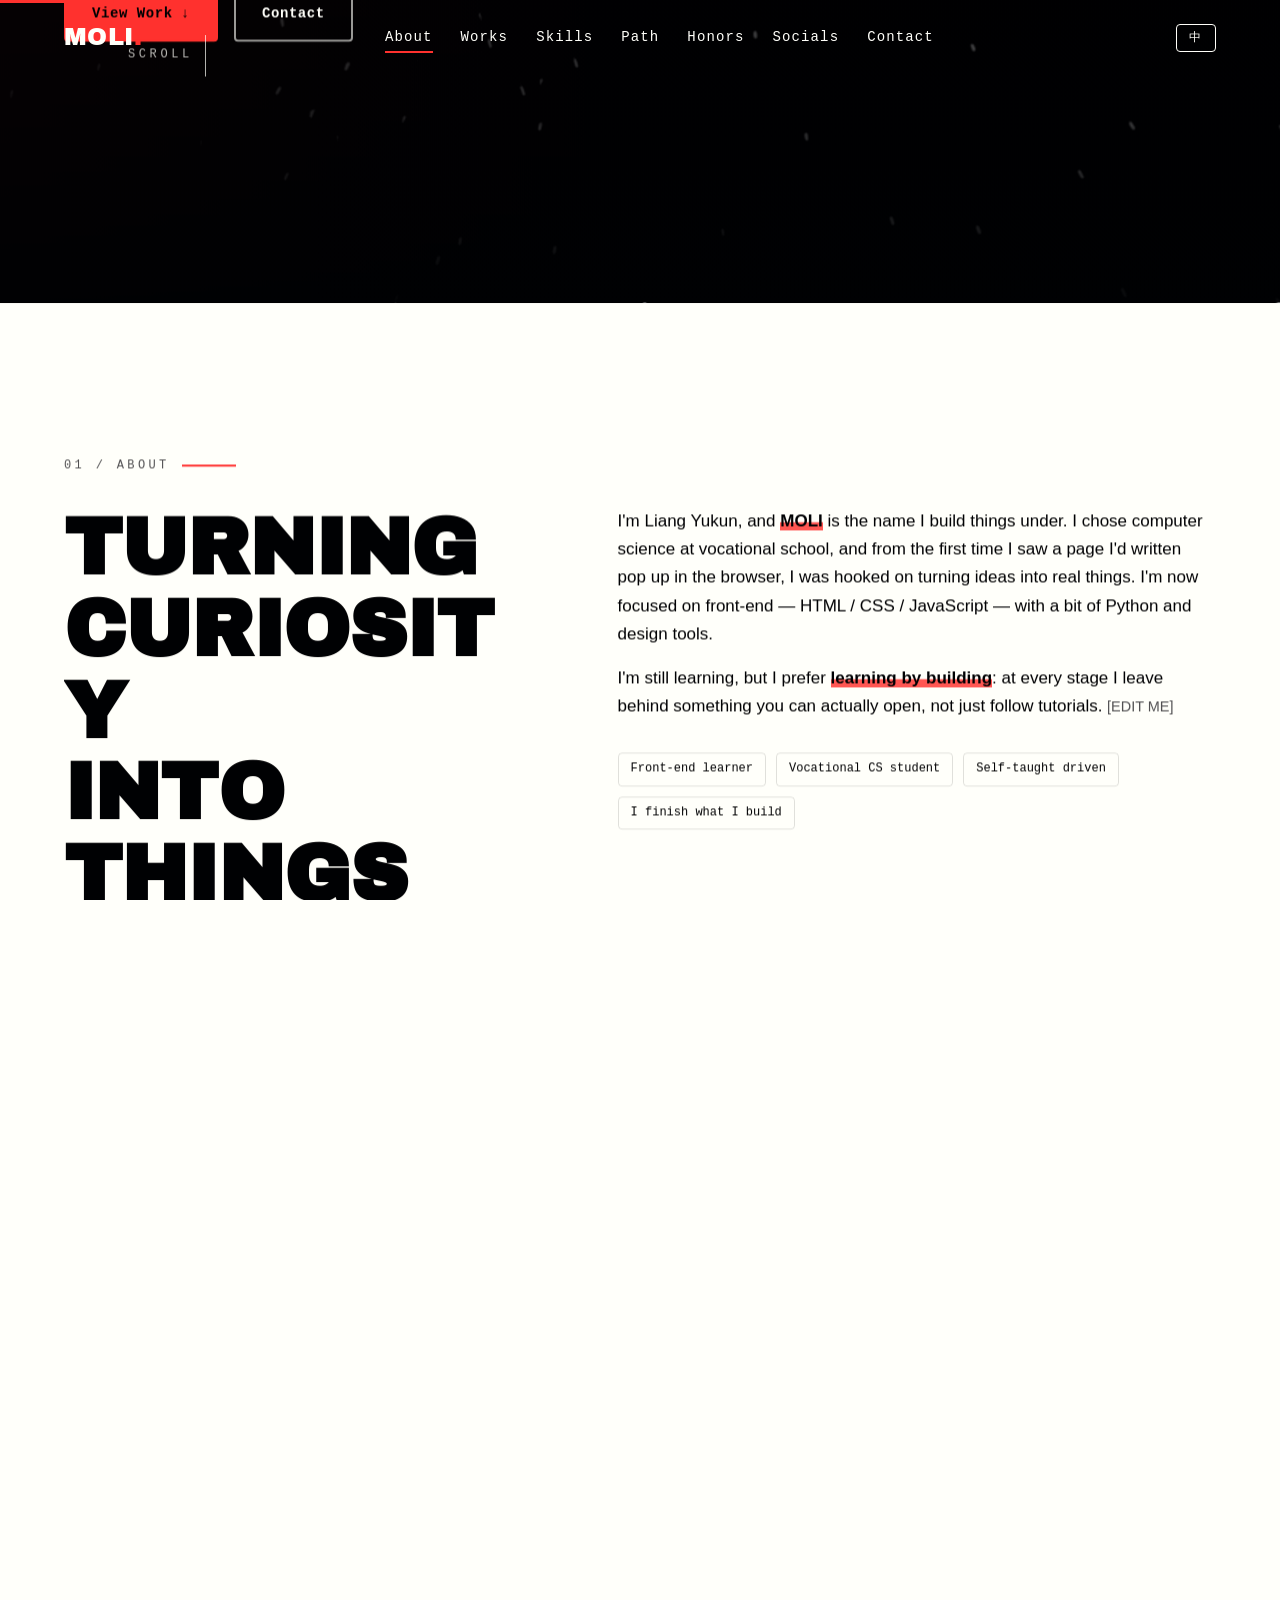
==== commit 5ca936f0: "Add files via upload" ====
--- a/index.html
+++ b/index.html
@@ -20,11 +20,11 @@
       <span class="intro__bar"></span>
     </div>
   </div>
-  <a class="skip-link" href="#main">跳到主要内容</a>
+  <a class="skip-link" href="#main" data-i18n="skip">跳到主要内容</a>
   <div class="scroll-progress" id="scrollProgress" aria-hidden="true"></div>
 
   <header class="nav" id="top">
-    <a class="nav__brand" href="#hero" data-cursor="hover" aria-label="MOLI 回到首页">MOLI<span class="nav__brand-dot">.</span></a>
+    <a class="nav__brand" href="#hero" data-cursor="hover" data-i18n-aria="nav.brandAria">MOLI<span class="nav__brand-dot">.</span></a>
     <nav class="nav__links" id="navLinks" aria-label="页面导航">
       <a href="#about"   data-cursor="hover" data-nav>About</a>
       <a href="#works"   data-cursor="hover" data-nav>Works</a>
@@ -34,21 +34,23 @@
       <a href="#socials" data-cursor="hover" data-nav>Socials</a>
       <a href="#contact" data-cursor="hover" data-nav>Contact</a>
     </nav>
-    <button class="nav__toggle" id="navToggle" aria-label="打开菜单" aria-expanded="false" aria-controls="mobileMenu" data-cursor="hover">
+    <button class="nav__lang" id="navLang" type="button" data-cursor="hover"></button>
+    <button class="nav__toggle" id="navToggle" data-i18n-aria="nav.toggleOpen" aria-expanded="false" aria-controls="mobileMenu" data-cursor="hover">
       <span></span><span></span>
     </button>
   </header>
 
   <div class="mobile-menu" id="mobileMenu" aria-hidden="true">
     <nav aria-label="移动端导航">
-      <a href="#about">About<span>关于我</span></a>
-      <a href="#works">Works<span>作品</span></a>
-      <a href="#skills">Skills<span>技能</span></a>
-      <a href="#path">Path<span>经历</span></a>
-      <a href="#honors">Honors<span>荣誉</span></a>
-      <a href="#socials">Socials<span>社交</span></a>
-      <a href="#contact">Contact<span>联系</span></a>
+      <a href="#about">About<span data-i18n="mm.about">关于我</span></a>
+      <a href="#works">Works<span data-i18n="mm.works">作品</span></a>
+      <a href="#skills">Skills<span data-i18n="mm.skills">技能</span></a>
+      <a href="#path">Path<span data-i18n="mm.path">经历</span></a>
+      <a href="#honors">Honors<span data-i18n="mm.honors">荣誉</span></a>
+      <a href="#socials">Socials<span data-i18n="mm.socials">社交</span></a>
+      <a href="#contact">Contact<span data-i18n="mm.contact">联系</span></a>
     </nav>
+    <button class="mobile-menu__lang mono" type="button" data-cursor="hover"></button>
   </div>
 
   <div id="smooth-wrapper">
@@ -66,112 +68,112 @@
       <h1 class="hero__name" aria-label="MOLI">
         <span class="hero__name-text" data-decode>MOLI</span>
       </h1>
-      <p class="hero__role mono" data-decode>Liang Yukun — 中职计算机专业学生 / 前端方向</p>
-      <p class="hero__tagline" data-reveal>“用代码把想法做成能点开的东西。” <span class="hero__tagline-sub">〔可替换〕</span></p>
+      <p class="hero__role mono" data-decode data-i18n="hero.role">Liang Yukun — 中职计算机专业学生 / 前端方向</p>
+      <p class="hero__tagline" data-reveal><span data-i18n="hero.tagline">“用代码把想法做成能点开的东西。”</span> <span class="hero__tagline-sub" data-i18n="common.replace">〔可替换〕</span></p>
       <div class="hero__cta" data-reveal>
-        <a class="btn btn--primary" href="#works" data-cursor="hover">看作品 <span aria-hidden="true">↓</span></a>
-        <a class="btn btn--ghost" href="#contact" data-cursor="hover">联系我</a>
-      </div>
-      <a class="hero__scroll mono" href="#about" aria-label="向下滚动到关于我">
+        <a class="btn btn--primary" href="#works" data-cursor="hover"><span data-i18n="hero.works">看作品</span> <span aria-hidden="true">↓</span></a>
+        <a class="btn btn--ghost" href="#contact" data-cursor="hover" data-i18n="hero.contact">联系我</a>
+      </div>
+      <a class="hero__scroll mono" href="#about" data-i18n-aria="hero.scrollAria">
         <span>SCROLL</span><span class="hero__scroll-line" aria-hidden="true"></span>
       </a>
     </section>
     <section class="about section" id="about">
       <p class="section__label mono" data-reveal>01 / ABOUT</p>
       <div class="about__grid">
-        <h2 class="section__title" data-reveal>把兴趣，做成<br />能跑起来的作品。</h2>
+        <h2 class="section__title" data-reveal data-i18n="about.title">把兴趣，<br />做成<br />能跑起来的作品。</h2>
         <div class="about__body" id="aboutBody">
-          <p data-reveal>我是 Liang Yukun，<strong>MOLI</strong> 是我做东西时用的名字。中职选了计算机专业，从第一次在浏览器里看到自己写的页面蹦出来开始，就迷上了把想法变成作品这件事。现在主要往前端方向走，写 HTML / CSS / JavaScript，也会一点 Python 和设计工具。</p>
-          <p data-reveal>我还在学，但更习惯<strong>边学边做</strong>：每个阶段都留下一个能真正点开的东西，而不是只停在教程里。 <span class="muted">〔可替换〕</span></p>
+          <p data-reveal data-i18n="about.p1">我是 Liang Yukun，<strong>MOLI</strong> 是我做东西时用的名字。中职选了计算机专业，从第一次在浏览器里看到自己写的页面蹦出来开始，就迷上了把想法变成作品这件事。现在主要往前端方向走，写 HTML / CSS / JavaScript，也会一点 Python 和设计工具。</p>
+          <p data-reveal data-i18n="about.p2">我还在学，但更习惯<strong>边学边做</strong>：每个阶段都留下一个能真正点开的东西，而不是只停在教程里。 <span class="muted">〔可替换〕</span></p>
           <ul class="about__tags" data-reveal>
-            <li>前端学习者</li><li>计算机专业中职在读</li><li>自学驱动</li><li>习惯把东西做完整</li>
+            <li data-i18n="about.t1">前端学习者</li><li data-i18n="about.t2">计算机专业中职在读</li><li data-i18n="about.t3">自学驱动</li><li data-i18n="about.t4">习惯把东西做完整</li>
           </ul>
         </div>
       </div>
       <dl class="about__stats" id="aboutStats">
-        <div data-reveal><dt class="about__num">04</dt><dd>代表作品</dd></div>
-        <div data-reveal><dt class="about__num">02<span class="about__num-plus">+</span></dt><dd>年写代码</dd></div>
-        <div data-reveal><dt class='about__num'>06<span class='about__num-plus'>+</span></dt><dd>课堂 / 个人练习</dd></div>
-        <div data-reveal><dt class='about__num about__num--accent'>&#8734;</dt><dd>想学的东西</dd></div>
+        <div data-reveal><dt class="about__num">04</dt><dd data-i18n="about.s1">代表作品</dd></div>
+        <div data-reveal><dt class="about__num">02<span class="about__num-plus">+</span></dt><dd data-i18n="about.s2">年写代码</dd></div>
+        <div data-reveal><dt class='about__num'>06<span class='about__num-plus'>+</span></dt><dd data-i18n="about.s3">课堂 / 个人练习</dd></div>
+        <div data-reveal><dt class='about__num about__num--accent'>&#8734;</dt><dd data-i18n="about.s4">想学的东西</dd></div>
       </dl>
     </section>
     <!-- STATEMENT A -->
     <section class="statement statement--dark" aria-label="宣言">
       <h2 class="statement__text" data-statement>I BUILD<br />THINGS.</h2>
-      <p class="statement__sub mono" data-reveal>想法到代码到能点开的作品</p>
+      <p class="statement__sub mono" data-reveal data-i18n="sta.sub">想法到代码到能点开的作品</p>
     </section>
         <section class="works section" id="works">
       <p class="section__label mono" data-reveal>02 / SELECTED WORKS</p>
-      <h2 class="section__title" data-reveal>做过的东西</h2>
+      <h2 class="section__title" data-reveal data-i18n="works.title">做过的东西</h2>
 
       <div class="works__stage">
         <div class="works__deck" id="worksDeck">
-          <button class="work-card" data-work="0" data-cursor="hover" aria-label="项目 1：校园社团招新落地页">
+          <button class="work-card" data-work="0" data-cursor="hover" data-i18n-aria="wc0.aria">
             <span class="work-card__index">01</span>
-            <span class="work-card__name">社团招新<br />落地页</span>
+            <span class="work-card__name" data-i18n="wn0">社团招新<br />落地页</span>
             <span class="work-card__year mono">2024</span>
           </button>
-          <button class="work-card" data-work="1" data-cursor="hover" aria-label="项目 2：待办清单 PWA">
+          <button class="work-card" data-work="1" data-cursor="hover" data-i18n-aria="wc1.aria">
             <span class="work-card__index">02</span>
-            <span class="work-card__name">待办清单<br />PWA</span>
+            <span class="work-card__name" data-i18n="wn1">待办清单<br />PWA</span>
             <span class="work-card__year mono">2025</span>
           </button>
-          <button class="work-card" data-work="2" data-cursor="hover" aria-label="项目 3：班级成绩可视化小工具">
+          <button class="work-card" data-work="2" data-cursor="hover" data-i18n-aria="wc2.aria">
             <span class="work-card__index">03</span>
-            <span class="work-card__name">成绩可视化<br />小工具</span>
+            <span class="work-card__name" data-i18n="wn2">成绩可视化<br />小工具</span>
             <span class="work-card__year mono">2025</span>
           </button>
-          <button class="work-card" data-work="3" data-cursor="hover" aria-label="项目 4：MOLI 个人作品集">
+          <button class="work-card" data-work="3" data-cursor="hover" data-i18n-aria="wc3.aria">
             <span class="work-card__index">04</span>
-            <span class="work-card__name">MOLI<br />作品集</span>
+            <span class="work-card__name" data-i18n="wn3">MOLI<br />作品集</span>
             <span class="work-card__year mono">2026</span>
           </button>
         </div>
 
         <div class="works__panel">
           <article class="work-detail" data-detail="0">
-            <h3 class="work-detail__title">校园社团招新落地页</h3>
+            <h3 class="work-detail__title" data-i18n="wd0.title">校园社团招新落地页</h3>
             <p class="work-detail__tags mono">HTML · CSS · JAVASCRIPT</p>
-            <p class="work-detail__desc">为学校社团做的单页招新页，包含活动介绍、报名表单校验与锚点导航。第一次完整走完「提需求 → 设计 → 编码 → 静态部署」的流程。</p>
-            <p class="work-detail__meta"><span>角色：独立完成设计 + 编码</span><span>成果：招新季被 3 个社团借用</span></p>
+            <p class="work-detail__desc" data-i18n="wd0.desc">为学校社团做的单页招新页，包含活动介绍、报名表单校验与锚点导航。第一次完整走完「提需求 → 设计 → 编码 → 静态部署」的流程。</p>
+            <p class="work-detail__meta"><span data-i18n="wd0.role">角色：独立完成设计 + 编码</span><span data-i18n="wd0.result">成果：招新季被 3 个社团借用</span></p>
           </article>
           <article class="work-detail" data-detail="1" hidden>
-            <h3 class="work-detail__title">待办清单 PWA</h3>
+            <h3 class="work-detail__title" data-i18n="wd1.title">待办清单 PWA</h3>
             <p class="work-detail__tags mono">JS · LOCALSTORAGE · SERVICE WORKER</p>
-            <p class="work-detail__desc">可离线使用、可安装到桌面的待办应用，支持增删改、优先级排序与本地持久化，关掉网络也能正常记录。</p>
-            <p class="work-detail__meta"><span>角色：独立开发</span><span>成果：至今自己每天在用</span></p>
+            <p class="work-detail__desc" data-i18n="wd1.desc">可离线使用、可安装到桌面的待办应用，支持增删改、优先级排序与本地持久化，关掉网络也能正常记录。</p>
+            <p class="work-detail__meta"><span data-i18n="wd1.role">角色：独立开发</span><span data-i18n="wd1.result">成果：至今自己每天在用</span></p>
           </article>
           <article class="work-detail" data-detail="2" hidden>
-            <h3 class="work-detail__title">班级成绩可视化小工具</h3>
+            <h3 class="work-detail__title" data-i18n="wd2.title">班级成绩可视化小工具</h3>
             <p class="work-detail__tags mono">JAVASCRIPT · CANVAS</p>
-            <p class="work-detail__desc">粘贴一张成绩表，就能自动生成分数分布图和进退步对比，帮老师省掉手工画图、手动排名的重复劳动。</p>
-            <p class="work-detail__meta"><span>角色：两人小组 · 核心开发</span><span>成果：期末用于班级学情分析</span></p>
+            <p class="work-detail__desc" data-i18n="wd2.desc">粘贴一张成绩表，就能自动生成分数分布图和进退步对比，帮老师省掉手工画图、手动排名的重复劳动。</p>
+            <p class="work-detail__meta"><span data-i18n="wd2.role">角色：两人小组 · 核心开发</span><span data-i18n="wd2.result">成果：期末用于班级学情分析</span></p>
           </article>
           <article class="work-detail" data-detail="3" hidden>
-            <h3 class="work-detail__title">MOLI 个人作品集（本站）</h3>
+            <h3 class="work-detail__title" data-i18n="wd3.title">MOLI 个人作品集（本站）</h3>
             <p class="work-detail__tags mono">HTML · CSS · GSAP</p>
-            <p class="work-detail__desc">就是你正在看的这个网站：黑白红、零构建框架、双击 index.html 即可离线打开，动效均改编自前端效果库。</p>
-            <p class="work-detail__meta"><span>角色：设计 + 开发</span><span>成果：个人品牌主页</span></p>
+            <p class="work-detail__desc" data-i18n="wd3.desc">就是你正在看的这个网站：黑白红、零构建框架、双击 index.html 即可离线打开，动效均改编自前端效果库。</p>
+            <p class="work-detail__meta"><span data-i18n="wd3.role">角色：设计 + 开发</span><span data-i18n="wd3.result">成果：个人品牌主页</span></p>
           </article>
 
           <div class="works__controls">
-            <button class="works__arrow" id="workPrev" aria-label="上一个项目" data-cursor="hover">←</button>
+            <button class="works__arrow" id="workPrev" data-i18n-aria="works.prev" data-cursor="hover">←</button>
             <div class="works__dots" id="worksDots" role="tablist" aria-label="选择项目">
-              <button class="works__dot is-active" data-goto="0" aria-label="项目1" data-cursor="hover"></button>
-              <button class="works__dot" data-goto="1" aria-label="项目2" data-cursor="hover"></button>
-              <button class="works__dot" data-goto="2" aria-label="项目3" data-cursor="hover"></button>
-              <button class="works__dot" data-goto="3" aria-label="项目4" data-cursor="hover"></button>
+              <button class="works__dot is-active" data-goto="0" data-i18n-aria="works.dot0" data-cursor="hover"></button>
+              <button class="works__dot" data-goto="1" data-i18n-aria="works.dot1" data-cursor="hover"></button>
+              <button class="works__dot" data-goto="2" data-i18n-aria="works.dot2" data-cursor="hover"></button>
+              <button class="works__dot" data-goto="3" data-i18n-aria="works.dot3" data-cursor="hover"></button>
             </div>
-            <button class="works__arrow" id="workNext" aria-label="下一个项目" data-cursor="hover">→</button>
+            <button class="works__arrow" id="workNext" data-i18n-aria="works.next" data-cursor="hover">→</button>
           </div>
         </div>
       </div>
     </section>
         <section class="skills section section--dark spot-target" id="skills">
       <p class="section__label section__label--light mono" data-reveal>03 / SKILLS</p>
-      <h2 class="section__title section__title--light" data-reveal>从想法，<br />到上线</h2>
-
-      <p class="build__lead mono" data-reveal>// 不标熟练度百分比，只说我能用它们做出什么 〔可替换〕</p>
+      <h2 class="section__title section__title--light" data-reveal data-i18n="skills.title">从想法，<br />到上线</h2>
+
+      <p class="build__lead mono" data-reveal data-i18n="skills.lead">// 不标熟练度百分比，只说我能用它们做出什么 〔可替换〕</p>
 
       <div class="build" id="buildFlow">
         <span class="build__spine" aria-hidden="true"><i class="build__spine-fill"></i></span>
@@ -181,11 +183,11 @@
             <div class="build__body">
               <div class="build__head">
                 <span class="build__no mono">01</span>
-                <h3 class="build__title">想清楚<span class="build__en mono">IDEA</span></h3>
-              </div>
-              <p class="build__desc">先把要做什么拆成几步，画一张潦草的草图，想清楚再动手写代码。</p>
+                <h3 class="build__title"><span data-i18n="b1.t">想清楚</span><span class="build__en mono">IDEA</span></h3>
+              </div>
+              <p class="build__desc" data-i18n="b1.desc">先把要做什么拆成几步，画一张潦草的草图，想清楚再动手写代码。</p>
               <ul class="build__tags">
-                <li>纸笔草图</li><li>Figma（基础）</li>
+                <li data-i18n="b1.tag1">纸笔草图</li><li data-i18n="b1.tag2">Figma（基础）</li>
               </ul>
             </div>
           </li>
@@ -194,11 +196,11 @@
             <div class="build__body">
               <div class="build__head">
                 <span class="build__no mono">02</span>
-                <h3 class="build__title">搭骨架<span class="build__en mono">MARKUP</span></h3>
-              </div>
-              <p class="build__desc">用语义化 HTML 把内容和结构立起来，先能用、再谈好看，也照顾键盘与读屏。</p>
+                <h3 class="build__title"><span data-i18n="b2.t">搭骨架</span><span class="build__en mono">MARKUP</span></h3>
+              </div>
+              <p class="build__desc" data-i18n="b2.desc">用语义化 HTML 把内容和结构立起来，先能用、再谈好看，也照顾键盘与读屏。</p>
               <ul class="build__tags">
-                <li>HTML5</li><li>语义化结构</li><li>可访问性基础</li>
+                <li>HTML5</li><li data-i18n="b2.tag1">语义化结构</li><li data-i18n="b2.tag2">可访问性基础</li>
               </ul>
             </div>
           </li>
@@ -207,11 +209,11 @@
             <div class="build__body">
               <div class="build__head">
                 <span class="build__no mono">03</span>
-                <h3 class="build__title">做样式<span class="build__en mono">STYLE</span></h3>
-              </div>
-              <p class="build__desc">Flex / Grid 加响应式排版，手机和桌面端都排得稳、看得清。</p>
+                <h3 class="build__title"><span data-i18n="b3.t">做样式</span><span class="build__en mono">STYLE</span></h3>
+              </div>
+              <p class="build__desc" data-i18n="b3.desc">Flex / Grid 加响应式排版，手机和桌面端都排得稳、看得清。</p>
               <ul class="build__tags">
-                <li>CSS3</li><li>Flex / Grid</li><li>响应式布局</li>
+                <li>CSS3</li><li>Flex / Grid</li><li data-i18n="b3.tag1">响应式布局</li>
               </ul>
             </div>
           </li>
@@ -220,11 +222,11 @@
             <div class="build__body">
               <div class="build__head">
                 <span class="build__no mono">04</span>
-                <h3 class="build__title">加交互<span class="build__en mono">INTERACT</span></h3>
-              </div>
-              <p class="build__desc">让页面会动、会响应：操作 DOM、监听事件，再用 GSAP 做滚动动效。</p>
+                <h3 class="build__title"><span data-i18n="b4.t">加交互</span><span class="build__en mono">INTERACT</span></h3>
+              </div>
+              <p class="build__desc" data-i18n="b4.desc">让页面会动、会响应：操作 DOM、监听事件，再用 GSAP 做滚动动效。</p>
               <ul class="build__tags">
-                <li>JavaScript</li><li>DOM 与事件</li><li>GSAP 动效</li>
+                <li>JavaScript</li><li data-i18n="b4.tag1">DOM 与事件</li><li data-i18n="b4.tag2">GSAP 动效</li>
               </ul>
             </div>
           </li>
@@ -233,11 +235,11 @@
             <div class="build__body">
               <div class="build__head">
                 <span class="build__no mono">05</span>
-                <h3 class="build__title">管版本<span class="build__en mono">VERSION</span></h3>
-              </div>
-              <p class="build__desc">在命令行里用 Git 记录每一次改动，推到 GitHub，留下完整的学习痕迹。</p>
+                <h3 class="build__title"><span data-i18n="b5.t">管版本</span><span class="build__en mono">VERSION</span></h3>
+              </div>
+              <p class="build__desc" data-i18n="b5.desc">在命令行里用 Git 记录每一次改动，推到 GitHub，留下完整的学习痕迹。</p>
               <ul class="build__tags">
-                <li>Git / GitHub</li><li>VS Code</li><li>命令行</li>
+                <li>Git / GitHub</li><li>VS Code</li><li data-i18n="b5.tag1">命令行</li>
               </ul>
             </div>
           </li>
@@ -246,11 +248,11 @@
             <div class="build__body">
               <div class="build__head">
                 <span class="build__no mono">06</span>
-                <h3 class="build__title">发出去<span class="build__en mono">SHIP</span></h3>
-              </div>
-              <p class="build__desc">部署成一个能直接点开的链接，发给别人真正用起来，而不是只躺在本地。</p>
+                <h3 class="build__title"><span data-i18n="b6.t">发出去</span><span class="build__en mono">SHIP</span></h3>
+              </div>
+              <p class="build__desc" data-i18n="b6.desc">部署成一个能直接点开的链接，发给别人真正用起来，而不是只躺在本地。</p>
               <ul class="build__tags">
-                <li>GitHub Pages 部署</li><li>PWA（待办应用实践）</li>
+                <li data-i18n="b6.tag1">GitHub Pages 部署</li><li data-i18n="b6.tag2">PWA（待办应用实践）</li>
               </ul>
             </div>
           </li>
@@ -258,22 +260,22 @@
       </div>
 
       <div class="build__foot" data-reveal>
-        <p class="build__also"><span class="build__also-k mono">// 也会一点，还在持续学</span></p>
+        <p class="build__also"><span class="build__also-k mono" data-i18n="skills.also">// 也会一点，还在持续学</span></p>
         <ul class="build__tags build__tags--plain">
-          <li>Python</li><li>SQL</li><li>Photoshop / 剪映基础</li>
+          <li>Python</li><li>SQL</li><li data-i18n="skills.footTag">Photoshop / 剪映基础</li>
         </ul>
-        <p class="build__note muted">能不能做出来，上面的作品就是答案——这比百分比更诚实。〔可替换〕</p>
+        <p class="build__note muted" data-i18n="skills.note">能不能做出来，上面的作品就是答案——这比百分比更诚实。〔可替换〕</p>
       </div>
     </section>
         <section class="statement statement--light" aria-label="宣言">
       <h2 class="statement__text" data-statement>STILL<br />LEARNING.</h2>
-      <p class="statement__sub mono" data-reveal>走得慢一点，但一直在走</p>
+      <p class="statement__sub mono" data-reveal data-i18n="stb.sub">走得慢一点，但一直在走</p>
     </section>
 
     <div class="marquee" aria-hidden="true">
       <div class="marquee__track">
-        <span>HTML <i>//</i></span><span>CSS <i>//</i></span><span>JAVASCRIPT <i>//</i></span><span>GSAP <i>//</i></span><span>DESIGN <i>//</i></span><span>边学边做 <i>//</i></span><span>FRONT-END <i>//</i></span><span>MOLI <i>//</i></span>
-        <span>HTML <i>//</i></span><span>CSS <i>//</i></span><span>JAVASCRIPT <i>//</i></span><span>GSAP <i>//</i></span><span>DESIGN <i>//</i></span><span>边学边做 <i>//</i></span><span>FRONT-END <i>//</i></span><span>MOLI <i>//</i></span>
+        <span>HTML <i>//</i></span><span>CSS <i>//</i></span><span>JAVASCRIPT <i>//</i></span><span>GSAP <i>//</i></span><span>DESIGN <i>//</i></span><span><span data-i18n="mq.learn">边学边做</span> <i>//</i></span><span>FRONT-END <i>//</i></span><span>MOLI <i>//</i></span>
+        <span>HTML <i>//</i></span><span>CSS <i>//</i></span><span>JAVASCRIPT <i>//</i></span><span>GSAP <i>//</i></span><span>DESIGN <i>//</i></span><span><span data-i18n="mq.learn">边学边做</span> <i>//</i></span><span>FRONT-END <i>//</i></span><span>MOLI <i>//</i></span>
       </div>
     </div>
 
@@ -288,87 +290,87 @@
             </svg>
 
             <article class="hpanel hpanel--intro">
-              <h2 class="section__title">一路怎么<br />走来</h2>
-              <p class="hpanel__lead">向下滚动，横向走过这几年</p>
+              <h2 class="section__title" data-i18n="path.title">一路怎么<br />走来</h2>
+              <p class="hpanel__lead" data-i18n="path.lead">向下滚动，横向走过这几年</p>
               <span class="hpanel__cue hpanel__cue--v mono">KEEP SCROLLING ↓</span>
-              <span class="hpanel__cue hpanel__cue--h mono">左右滑动，横向走过这几年 →</span>
+              <span class="hpanel__cue hpanel__cue--h mono" data-i18n="path.cueH">左右滑动，横向走过这几年 →</span>
             </article>
 
             <article class="hpanel">
               <div class="hpanel__media">
-                <div class="hpanel__img" role="img" aria-label="阶段配图占位：入读中职">
-                  <span class="hpanel__imgtag mono">IMG · 〔可替换〕</span>
+                <div class="hpanel__img" role="img" data-i18n-aria="pa0.aria">
+                  <span class="hpanel__imgtag mono" data-i18n="path.imgtag">IMG · 〔可替换〕</span>
                 </div>
               </div>
               <div class="hpanel__body">
                 <time class="hpanel__date mono">2023.09</time>
-                <h3 class="hpanel__title">入读中职 · 计算机专业</h3>
-                <p class="hpanel__desc">系统学习计算机基础与编程入门，第一次知道网页是怎么被做出来的。</p>
+                <h3 class="hpanel__title" data-i18n="p0.t">入读中职 · 计算机专业</h3>
+                <p class="hpanel__desc" data-i18n="p0.desc">系统学习计算机基础与编程入门，第一次知道网页是怎么被做出来的。</p>
               </div>
             </article>
 
             <article class="hpanel">
               <div class="hpanel__media">
-                <div class="hpanel__img" role="img" aria-label="阶段配图占位：第一个网页">
-                  <span class="hpanel__imgtag mono">IMG · 〔可替换〕</span>
+                <div class="hpanel__img" role="img" data-i18n-aria="pa1.aria">
+                  <span class="hpanel__imgtag mono" data-i18n="path.imgtag">IMG · 〔可替换〕</span>
                 </div>
               </div>
               <div class="hpanel__body">
                 <time class="hpanel__date mono">2024.03</time>
-                <h3 class="hpanel__title">写出第一个网页</h3>
-                <p class="hpanel__desc">用 HTML 写了一页个人介绍，第一次看到自己敲的代码在浏览器里变成页面。</p>
+                <h3 class="hpanel__title" data-i18n="p1.t">写出第一个网页</h3>
+                <p class="hpanel__desc" data-i18n="p1.desc">用 HTML 写了一页个人介绍，第一次看到自己敲的代码在浏览器里变成页面。</p>
               </div>
             </article>
 
             <article class="hpanel">
               <div class="hpanel__media">
-                <div class="hpanel__img" role="img" aria-label="阶段配图占位：校级技能赛">
-                  <span class="hpanel__imgtag mono">IMG · 〔可替换〕</span>
+                <div class="hpanel__img" role="img" data-i18n-aria="pa2.aria">
+                  <span class="hpanel__imgtag mono" data-i18n="path.imgtag">IMG · 〔可替换〕</span>
                 </div>
               </div>
               <div class="hpanel__body">
                 <time class="hpanel__date mono">2024.10</time>
-                <h3 class="hpanel__title">校级网页设计技能赛 <span class="muted">〔名次可替换〕</span></h3>
-                <p class="hpanel__desc">第一次带着作品参加比赛，体会到做完整比写一点更重要。</p>
+                <h3 class="hpanel__title" data-i18n="p2.t">校级网页设计技能赛 <span class="muted">〔名次可替换〕</span></h3>
+                <p class="hpanel__desc" data-i18n="p2.desc">第一次带着作品参加比赛，体会到做完整比写一点更重要。</p>
               </div>
             </article>
 
             <article class="hpanel">
               <div class="hpanel__media">
-                <div class="hpanel__img" role="img" aria-label="阶段配图占位：系统学 JavaScript">
-                  <span class="hpanel__imgtag mono">IMG · 〔可替换〕</span>
+                <div class="hpanel__img" role="img" data-i18n-aria="pa3.aria">
+                  <span class="hpanel__imgtag mono" data-i18n="path.imgtag">IMG · 〔可替换〕</span>
                 </div>
               </div>
               <div class="hpanel__body">
                 <time class="hpanel__date mono">2025.01</time>
-                <h3 class="hpanel__title">取得证书 · 系统学 JavaScript <span class="muted">〔证书可替换〕</span></h3>
-                <p class="hpanel__desc">拿到相关等级证书，同时不再满足于静态页面，开始系统学习 JavaScript。</p>
+                <h3 class="hpanel__title" data-i18n="p3.t">取得证书 · 系统学 JavaScript <span class="muted">〔证书可替换〕</span></h3>
+                <p class="hpanel__desc" data-i18n="p3.desc">拿到相关等级证书，同时不再满足于静态页面，开始系统学习 JavaScript。</p>
               </div>
             </article>
 
             <article class="hpanel">
               <div class="hpanel__media">
-                <div class="hpanel__img" role="img" aria-label="阶段配图占位：第一个完整应用">
-                  <span class="hpanel__imgtag mono">IMG · 〔可替换〕</span>
+                <div class="hpanel__img" role="img" data-i18n-aria="pa4.aria">
+                  <span class="hpanel__imgtag mono" data-i18n="path.imgtag">IMG · 〔可替换〕</span>
                 </div>
               </div>
               <div class="hpanel__body">
                 <time class="hpanel__date mono">2025.06</time>
-                <h3 class="hpanel__title">第一个完整小应用跑通</h3>
-                <p class="hpanel__desc">待办 PWA 完成离线可用，开始用 GitHub 记录每一次提交和学习轨迹。</p>
+                <h3 class="hpanel__title" data-i18n="p4.t">第一个完整小应用跑通</h3>
+                <p class="hpanel__desc" data-i18n="p4.desc">待办 PWA 完成离线可用，开始用 GitHub 记录每一次提交和学习轨迹。</p>
               </div>
             </article>
 
             <article class="hpanel">
               <div class="hpanel__media">
-                <div class="hpanel__img" role="img" aria-label="阶段配图占位：完成本站作品集">
-                  <span class="hpanel__imgtag mono">IMG · 〔可替换〕</span>
+                <div class="hpanel__img" role="img" data-i18n-aria="pa5.aria">
+                  <span class="hpanel__imgtag mono" data-i18n="path.imgtag">IMG · 〔可替换〕</span>
                 </div>
               </div>
               <div class="hpanel__body">
                 <time class="hpanel__date mono">2026</time>
-                <h3 class="hpanel__title">完成本站作品集</h3>
-                <p class="hpanel__desc">把做过的东西整理成你现在看到的网站，正在寻找实习 / 升学 / 比赛组队机会。</p>
+                <h3 class="hpanel__title" data-i18n="p5.t">完成本站作品集</h3>
+                <p class="hpanel__desc" data-i18n="p5.desc">把做过的东西整理成你现在看到的网站，正在寻找实习 / 升学 / 比赛组队机会。</p>
               </div>
             </article>
           </div>
@@ -382,15 +384,15 @@
       <p class="section__label mono" data-reveal>05 / HONORS</p>
       <div class="honors__layout">
         <div class="honors__intro">
-          <h2 class="section__title" data-reveal>一些<br />小荣誉</h2>
-          <p class="honors__lead" data-reveal>比赛、证书与被认可的瞬间，都收进这叠卡片里。点击卡片或箭头切换。</p>
+          <h2 class="section__title" data-reveal data-i18n="honors.title">一些<br />小荣誉</h2>
+          <p class="honors__lead" data-reveal data-i18n="honors.lead">比赛、证书与被认可的瞬间，都收进这叠卡片里。点击卡片或箭头切换。</p>
           <div class="honors__ctrl" data-reveal>
-            <button class="hbtn" id="honPrev" type="button" aria-label="上一张荣誉">←</button>
+            <button class="hbtn" id="honPrev" type="button" data-i18n-aria="honors.prev">←</button>
             <span class="honors__count mono"><b id="honCur">01</b><i>/</i><span id="honTotal">05</span></span>
-            <button class="hbtn" id="honNext" type="button" aria-label="下一张荣誉">→</button>
+            <button class="hbtn" id="honNext" type="button" data-i18n-aria="honors.next">→</button>
           </div>
           <div class="honors__dots" id="honDots" role="tablist" aria-label="选择荣誉"></div>
-          <p class="muted honors__hint">奖项与证书均为占位，替换 index.html 中对应卡片即可。</p>
+          <p class="muted honors__hint" data-i18n="honors.hint">奖项与证书均为占位，替换 index.html 中对应卡片即可。</p>
         </div>
 
         <div class="honors__stage" data-reveal>
@@ -398,41 +400,41 @@
             <article class="hcard">
               <div class="hcard__body">
                 <div class="hcard__top"><span class="hcard__year mono">2024.10</span><span class="hcard__tag mono">HONOR</span></div>
-                <h3 class="hcard__title">校级网页设计技能赛</h3>
-                <p class="hcard__org">〔名次可替换〕</p>
-                <p class="hcard__desc">第一次带着完整作品站上赛场，明白了“做完”比“只写一点”更重要。</p>
+                <h3 class="hcard__title" data-i18n="h0.t">校级网页设计技能赛</h3>
+                <p class="hcard__org" data-i18n="h0.org">〔名次可替换〕</p>
+                <p class="hcard__desc" data-i18n="h0.desc">第一次带着完整作品站上赛场，明白了“做完”比“只写一点”更重要。</p>
               </div>
             </article>
             <article class="hcard">
               <div class="hcard__body">
                 <div class="hcard__top"><span class="hcard__year mono">2025.01</span><span class="hcard__tag mono">CERT</span></div>
-                <h3 class="hcard__title">前端相关等级证书</h3>
-                <p class="hcard__org">〔证书名称可替换〕</p>
-                <p class="hcard__desc">系统学习 HTML / CSS / JavaScript 后考取，是这段学习路径的一个小结。</p>
+                <h3 class="hcard__title" data-i18n="h1.t">前端相关等级证书</h3>
+                <p class="hcard__org" data-i18n="h1.org">〔证书名称可替换〕</p>
+                <p class="hcard__desc" data-i18n="h1.desc">系统学习 HTML / CSS / JavaScript 后考取，是这段学习路径的一个小结。</p>
               </div>
             </article>
             <article class="hcard">
               <div class="hcard__body">
                 <div class="hcard__top"><span class="hcard__year mono">2025.06</span><span class="hcard__tag mono">AWARD</span></div>
-                <h3 class="hcard__title">校园编程 / 创新比赛</h3>
-                <p class="hcard__org">〔奖项可替换〕</p>
-                <p class="hcard__desc">用一个能真正跑起来的小应用参赛，从想法到演示全程自己完成。〔占位〕</p>
+                <h3 class="hcard__title" data-i18n="h2.t">校园编程 / 创新比赛</h3>
+                <p class="hcard__org" data-i18n="h2.org">〔奖项可替换〕</p>
+                <p class="hcard__desc" data-i18n="h2.desc">用一个能真正跑起来的小应用参赛，从想法到演示全程自己完成。〔占位〕</p>
               </div>
             </article>
             <article class="hcard">
               <div class="hcard__body">
                 <div class="hcard__top"><span class="hcard__year mono">2025.11</span><span class="hcard__tag mono">MERIT</span></div>
-                <h3 class="hcard__title">优秀学生作品 / 奖学金</h3>
-                <p class="hcard__org">〔可替换〕</p>
-                <p class="hcard__desc">作品被老师和同学看到的时刻，也是继续做下去的动力之一。〔占位〕</p>
+                <h3 class="hcard__title" data-i18n="h3.t">优秀学生作品 / 奖学金</h3>
+                <p class="hcard__org" data-i18n="h3.org">〔可替换〕</p>
+                <p class="hcard__desc" data-i18n="h3.desc">作品被老师和同学看到的时刻，也是继续做下去的动力之一。〔占位〕</p>
               </div>
             </article>
             <article class="hcard">
               <div class="hcard__body">
                 <div class="hcard__top"><span class="hcard__year mono">2026</span><span class="hcard__tag mono">WORK</span></div>
-                <h3 class="hcard__title">个人作品集站点上线</h3>
+                <h3 class="hcard__title" data-i18n="h4.t">个人作品集站点上线</h3>
                 <p class="hcard__org">SELF PROJECT</p>
-                <p class="hcard__desc">从零设计并手写了你正在看的这个网站，当作给自己的一份阶段答卷。</p>
+                <p class="hcard__desc" data-i18n="h4.desc">从零设计并手写了你正在看的这个网站，当作给自己的一份阶段答卷。</p>
               </div>
             </article>
           </div>
@@ -443,40 +445,40 @@
     <!-- 06 SOCIALS：链式展开手风琴（机制改编自 cool-layout-with-complex-chainable-animation，黑白红重写） -->
     <section class="socials section" id="socials">
       <p class="section__label mono" data-reveal>06 / FIND ME ONLINE</p>
-      <h2 class="section__title" data-reveal>这些地方<br />也能找到我</h2>
+      <h2 class="section__title" data-reveal data-i18n="socials.title">这些地方<br />也能找到我</h2>
       <div class="acc" id="socialAcc">
 
         <div class="acc__item" tabindex="0" role="button" aria-expanded="false" aria-controls="panel-douyin">
           <div class="acc__rail">
             <svg class="acc__glyph" viewBox="0 0 24 24" fill="none" stroke="currentColor" stroke-width="1.8" stroke-linecap="round" stroke-linejoin="round" aria-hidden="true"><path d="M14 4v10.5a3.5 3.5 0 1 1-3.5-3.5" /><path d="M14 7.2c.6 2 2.1 3.4 4.2 3.6" /></svg>
-            <span class="acc__name">抖音<em class="acc__en mono">DOUYIN</em></span>
+            <span class="acc__name"><span data-i18n="acc.douyin.name">抖音</span><em class="acc__en mono">DOUYIN</em></span>
             <span class="acc__idx" aria-hidden="true">01</span>
           </div>
           <div class="acc__panel" id="panel-douyin">
-            <button class="acc__close" type="button" aria-label="收起">×</button>
+            <button class="acc__close" type="button" data-i18n-aria="acc.close">×</button>
             <svg class="acc__glyph acc__glyph--big" viewBox="0 0 24 24" fill="none" stroke="currentColor" stroke-width="1.8" stroke-linecap="round" stroke-linejoin="round" aria-hidden="true"><path d="M14 4v10.5a3.5 3.5 0 1 1-3.5-3.5" /><path d="M14 7.2c.6 2 2.1 3.4 4.2 3.6" /></svg>
-            <h3 class="acc__h">抖音 <span class="mono">DOUYIN</span></h3>
+            <h3 class="acc__h"><span data-i18n="acc.douyin.h">抖音</span> <span class="mono">DOUYIN</span></h3>
             <p class="acc__handle mono">@your-douyin-id〔可替换〕</p>
-            <p class="acc__desc">用短视频记录做作品的过程与小片段，偶尔更新学习日常。〔占位文案 · 可替换〕</p>
-            <ul class="acc__stats mono"><li><b>--</b><span>作品</span></li><li><b>--</b><span>粉丝</span></li><li><b>--</b><span>获赞</span></li></ul>
-            <a class="btn btn--primary acc__go" href="#" target="_blank" rel="noopener">前往主页 <span aria-hidden="true">↗</span></a>
+            <p class="acc__desc" data-i18n="acc.douyin.desc">用短视频记录做作品的过程与小片段，偶尔更新学习日常。〔占位文案 · 可替换〕</p>
+            <ul class="acc__stats mono"><li><b>--</b><span data-i18n="acc.douyin.s1">作品</span></li><li><b>--</b><span data-i18n="acc.douyin.s2">粉丝</span></li><li><b>--</b><span data-i18n="acc.douyin.s3">获赞</span></li></ul>
+            <a class="btn btn--primary acc__go" href="#" target="_blank" rel="noopener"><span data-i18n="acc.go">前往主页</span> <span aria-hidden="true">↗</span></a>
           </div>
         </div>
 
         <div class="acc__item" tabindex="0" role="button" aria-expanded="false" aria-controls="panel-bilibili">
           <div class="acc__rail">
             <svg class="acc__glyph" viewBox="0 0 24 24" fill="none" stroke="currentColor" stroke-width="1.8" stroke-linecap="round" stroke-linejoin="round" aria-hidden="true"><rect x="3" y="7" width="18" height="13" rx="2" /><path d="m8 3 3 4M16 3l-3 4" /><path d="M8 12.5h.01M16 12.5h.01" /></svg>
-            <span class="acc__name">哔哩哔哩<em class="acc__en mono">BILIBILI</em></span>
+            <span class="acc__name"><span data-i18n="acc.bili.name">哔哩哔哩</span><em class="acc__en mono">BILIBILI</em></span>
             <span class="acc__idx" aria-hidden="true">02</span>
           </div>
           <div class="acc__panel" id="panel-bilibili">
-            <button class="acc__close" type="button" aria-label="收起">×</button>
+            <button class="acc__close" type="button" data-i18n-aria="acc.close">×</button>
             <svg class="acc__glyph acc__glyph--big" viewBox="0 0 24 24" fill="none" stroke="currentColor" stroke-width="1.8" stroke-linecap="round" stroke-linejoin="round" aria-hidden="true"><rect x="3" y="7" width="18" height="13" rx="2" /><path d="m8 3 3 4M16 3l-3 4" /><path d="M8 12.5h.01M16 12.5h.01" /></svg>
-            <h3 class="acc__h">哔哩哔哩 <span class="mono">BILIBILI</span></h3>
+            <h3 class="acc__h"><span data-i18n="acc.bili.h">哔哩哔哩</span> <span class="mono">BILIBILI</span></h3>
             <p class="acc__handle mono">@MOLI〔可替换〕</p>
-            <p class="acc__desc">放长一点的教程复盘、项目演示录屏和踩坑笔记。〔占位文案 · 可替换〕</p>
-            <ul class="acc__stats mono"><li><b>--</b><span>视频</span></li><li><b>--</b><span>粉丝</span></li><li><b>--</b><span>播放</span></li></ul>
-            <a class="btn btn--primary acc__go" href="#" target="_blank" rel="noopener">前往主页 <span aria-hidden="true">↗</span></a>
+            <p class="acc__desc" data-i18n="acc.bili.desc">放长一点的教程复盘、项目演示录屏和踩坑笔记。〔占位文案 · 可替换〕</p>
+            <ul class="acc__stats mono"><li><b>--</b><span data-i18n="acc.bili.s1">视频</span></li><li><b>--</b><span data-i18n="acc.bili.s2">粉丝</span></li><li><b>--</b><span data-i18n="acc.bili.s3">播放</span></li></ul>
+            <a class="btn btn--primary acc__go" href="#" target="_blank" rel="noopener"><span data-i18n="acc.go">前往主页</span> <span aria-hidden="true">↗</span></a>
           </div>
         </div>
 
@@ -487,13 +489,13 @@
             <span class="acc__idx" aria-hidden="true">03</span>
           </div>
           <div class="acc__panel" id="panel-instagram">
-            <button class="acc__close" type="button" aria-label="收起">×</button>
+            <button class="acc__close" type="button" data-i18n-aria="acc.close">×</button>
             <svg class="acc__glyph acc__glyph--big" viewBox="0 0 24 24" fill="none" stroke="currentColor" stroke-width="1.8" stroke-linecap="round" stroke-linejoin="round" aria-hidden="true"><rect x="3" y="3" width="18" height="18" rx="5" /><circle cx="12" cy="12" r="4" /><path d="M17.2 6.8h.01" /></svg>
             <h3 class="acc__h">Instagram <span class="mono">INS</span></h3>
             <p class="acc__handle mono">@moli.builds〔可替换〕</p>
-            <p class="acc__desc">作品截图、配色与排版灵感，以及做东西时的工作台。〔占位文案 · 可替换〕</p>
-            <ul class="acc__stats mono"><li><b>--</b><span>帖子</span></li><li><b>--</b><span>粉丝</span></li><li><b>--</b><span>关注</span></li></ul>
-            <a class="btn btn--primary acc__go" href="#" target="_blank" rel="noopener">前往主页 <span aria-hidden="true">↗</span></a>
+            <p class="acc__desc" data-i18n="acc.ins.desc">作品截图、配色与排版灵感，以及做东西时的工作台。〔占位文案 · 可替换〕</p>
+            <ul class="acc__stats mono"><li><b>--</b><span data-i18n="acc.ins.s1">帖子</span></li><li><b>--</b><span data-i18n="acc.ins.s2">粉丝</span></li><li><b>--</b><span data-i18n="acc.ins.s3">关注</span></li></ul>
+            <a class="btn btn--primary acc__go" href="#" target="_blank" rel="noopener"><span data-i18n="acc.go">前往主页</span> <span aria-hidden="true">↗</span></a>
           </div>
         </div>
 
@@ -504,35 +506,35 @@
             <span class="acc__idx" aria-hidden="true">04</span>
           </div>
           <div class="acc__panel" id="panel-x">
-            <button class="acc__close" type="button" aria-label="收起">×</button>
+            <button class="acc__close" type="button" data-i18n-aria="acc.close">×</button>
             <svg class="acc__glyph acc__glyph--big" viewBox="0 0 24 24" fill="none" stroke="currentColor" stroke-width="1.8" stroke-linecap="round" stroke-linejoin="round" aria-hidden="true"><path d="M4 4l16 16M20 4 4 20" /></svg>
             <h3 class="acc__h">X <span class="mono">/ TWITTER</span></h3>
             <p class="acc__handle mono">@moli_dev〔可替换〕</p>
-            <p class="acc__desc">随手记开发笔记、转藏前端资源，也在这里关注同行在做什么。〔占位文案 · 可替换〕</p>
-            <ul class="acc__stats mono"><li><b>--</b><span>帖子</span></li><li><b>--</b><span>粉丝</span></li><li><b>--</b><span>关注</span></li></ul>
-            <a class="btn btn--primary acc__go" href="#" target="_blank" rel="noopener">前往主页 <span aria-hidden="true">↗</span></a>
+            <p class="acc__desc" data-i18n="acc.x.desc">随手记开发笔记、转藏前端资源，也在这里关注同行在做什么。〔占位文案 · 可替换〕</p>
+            <ul class="acc__stats mono"><li><b>--</b><span data-i18n="acc.x.s1">帖子</span></li><li><b>--</b><span data-i18n="acc.x.s2">粉丝</span></li><li><b>--</b><span data-i18n="acc.x.s3">关注</span></li></ul>
+            <a class="btn btn--primary acc__go" href="#" target="_blank" rel="noopener"><span data-i18n="acc.go">前往主页</span> <span aria-hidden="true">↗</span></a>
           </div>
         </div>
 
         <div class="acc__item" tabindex="0" role="button" aria-expanded="false" aria-controls="panel-weibo">
           <div class="acc__rail">
             <svg class="acc__glyph" viewBox="0 0 24 24" fill="none" stroke="currentColor" stroke-width="1.8" stroke-linecap="round" stroke-linejoin="round" aria-hidden="true"><ellipse cx="10" cy="14" rx="7" ry="5.5" /><path d="M15.5 8.5c1.8-.4 3.2.5 3.5 2.2M17 5.5c2.6-.2 4.4 1.4 4.6 3.8" /><path d="M8 13.5h.01M11.5 15.5h.01" /></svg>
-            <span class="acc__name">微博<em class="acc__en mono">WEIBO</em></span>
+            <span class="acc__name"><span data-i18n="acc.weibo.name">微博</span><em class="acc__en mono">WEIBO</em></span>
             <span class="acc__idx" aria-hidden="true">05</span>
           </div>
           <div class="acc__panel" id="panel-weibo">
-            <button class="acc__close" type="button" aria-label="收起">×</button>
+            <button class="acc__close" type="button" data-i18n-aria="acc.close">×</button>
             <svg class="acc__glyph acc__glyph--big" viewBox="0 0 24 24" fill="none" stroke="currentColor" stroke-width="1.8" stroke-linecap="round" stroke-linejoin="round" aria-hidden="true"><ellipse cx="10" cy="14" rx="7" ry="5.5" /><path d="M15.5 8.5c1.8-.4 3.2.5 3.5 2.2M17 5.5c2.6-.2 4.4 1.4 4.6 3.8" /><path d="M8 13.5h.01M11.5 15.5h.01" /></svg>
-            <h3 class="acc__h">微博 <span class="mono">WEIBO</span></h3>
+            <h3 class="acc__h"><span data-i18n="acc.weibo.h">微博</span> <span class="mono">WEIBO</span></h3>
             <p class="acc__handle mono">@MOLI做东西〔可替换〕</p>
-            <p class="acc__desc">同步作品更新与日常，也会转发设计、前端相关的内容。〔占位文案 · 可替换〕</p>
-            <ul class="acc__stats mono"><li><b>--</b><span>微博</span></li><li><b>--</b><span>粉丝</span></li><li><b>--</b><span>转评赞</span></li></ul>
-            <a class="btn btn--primary acc__go" href="#" target="_blank" rel="noopener">前往主页 <span aria-hidden="true">↗</span></a>
-          </div>
-        </div>
-
-      </div>
-      <p class="muted socials__note" data-reveal>账号、数据与文案均为占位，替换 index.html 中对应 href 与文字即可上线。</p>
+            <p class="acc__desc" data-i18n="acc.weibo.desc">同步作品更新与日常，也会转发设计、前端相关的内容。〔占位文案 · 可替换〕</p>
+            <ul class="acc__stats mono"><li><b>--</b><span data-i18n="acc.weibo.s1">微博</span></li><li><b>--</b><span data-i18n="acc.weibo.s2">粉丝</span></li><li><b>--</b><span data-i18n="acc.weibo.s3">转评赞</span></li></ul>
+            <a class="btn btn--primary acc__go" href="#" target="_blank" rel="noopener"><span data-i18n="acc.go">前往主页</span> <span aria-hidden="true">↗</span></a>
+          </div>
+        </div>
+
+      </div>
+      <p class="muted socials__note" data-reveal data-i18n="socials.note">账号、数据与文案均为占位，替换 index.html 中对应 href 与文字即可上线。</p>
     </section>
 
   </main>
@@ -547,16 +549,16 @@
 
     <section class="contact section section--ink" id="contact">
       <p class="section__label section__label--light mono" data-reveal>07 / CONTACT</p>
-      <h2 class="contact__title" data-reveal>一起做<br />点东西？</h2>
-      <p class="contact__sub" data-reveal>实习、比赛组队、交流学习都欢迎找我，通常当天回。 <span class="muted">〔可替换〕</span></p>
+      <h2 class="contact__title" data-reveal data-i18n="contact.title">一起做<br />点东西？</h2>
+      <p class="contact__sub" data-reveal data-i18n="contact.sub">实习、比赛组队、交流学习都欢迎找我，通常当天回。 <span class="muted">〔可替换〕</span></p>
       <div class="contact__actions" data-reveal>
         <div class="contact__mail-row">
           <a class="btn btn--primary btn--lg" href="mailto:liang20080917@outlook.com" data-cursor="hover">liang20080917@outlook.com</a>
-          <button class="btn btn--ghost btn--lg contact-copy" type="button" data-email="liang20080917@outlook.com">复制邮箱</button>
+          <button class="btn btn--ghost btn--lg contact-copy" type="button" data-email="liang20080917@outlook.com" data-i18n="contact.copy">复制邮箱</button>
         </div>
         <div class="contact__links">
           <a class="contact__link" href="https://github.com/your-name" target="_blank" rel="noopener" data-cursor="hover">GitHub <span aria-hidden="true">↗</span></a>
-          <a class="contact__link" href="#" data-cursor="hover">B站 / 微信 <span aria-hidden="true">↗</span></a>
+          <a class="contact__link" href="#" data-cursor="hover"><span data-i18n="contact.link2">B站 / 微信</span> <span aria-hidden="true">↗</span></a>
         </div>
       </div>
     </section>
@@ -565,23 +567,23 @@
       <span class="footer__big" aria-hidden="true">MOLI</span>
       <p>© 2026 Liang Yukun · MOLI</p>
       <p class="mono footer__mid">BUILT WITH HTML / CSS / GSAP · NO FRAMEWORK</p>
-      <a href="#hero" class="footer__top" data-cursor="hover">回到顶部 ↑</a>
+      <a href="#hero" class="footer__top" data-cursor="hover" data-i18n="footer.top">回到顶部 ↑</a>
     </footer>
   </div><!-- /.site-tail -->
    </div><!-- /#smooth-content -->
   </div><!-- /#smooth-wrapper -->
 
-  <a class="to-top" id="toTop" href="#hero" aria-label="回到顶部"><span aria-hidden="true">↑</span></a>
+  <a class="to-top" id="toTop" href="#hero" data-i18n-aria="toTop.aria"><span aria-hidden="true">↑</span></a>
 
   <!-- 自定义跟随光标（仅桌面精细指针，触屏/无 GSAP 自动隐藏，不替换系统光标） -->
   <div class="cursor" id="cursor" aria-hidden="true"></div>
 
   <!-- 图片灯箱：点击图片放大查看 -->
-  <div class="lightbox" id="lightbox" role="dialog" aria-modal="true" aria-hidden="true" aria-label="图片放大查看">
-    <button class="lightbox__close" type="button" aria-label="关闭">×</button>
+  <div class="lightbox" id="lightbox" role="dialog" aria-modal="true" aria-hidden="true" data-i18n-aria="lightbox.aria">
+    <button class="lightbox__close" type="button" data-i18n-aria="lightbox.close">×</button>
     <div class="lightbox__stage">
-      <img class="lightbox__img" alt="放大的阶段配图" hidden />
-      <div class="lightbox__ph mono">IMG · 大图占位<br />把 .hpanel__img 换成真实 &lt;img&gt; 或加 data-full 即可在此放大</div>
+      <img class="lightbox__img" data-i18n-aria="lightbox.imgAlt" hidden />
+      <div class="lightbox__ph mono" data-i18n="lightbox.ph">IMG · 大图占位<br />把 .hpanel__img 换成真实 &lt;img&gt; 或加 data-full 即可在此放大</div>
     </div>
     <p class="lightbox__cap mono"></p>
   </div>
@@ -594,6 +596,7 @@
   <script src="js/gsap/SplitText.min.js" defer></script>
   <script src="js/gsap/ScrambleTextPlugin.min.js" defer></script>
   <script src="js/gsap/DrawSVGPlugin.min.js" defer></script>
+  <script src="js/i18n.js" defer></script>
   <script src="js/main.js" defer></script>
 </body>
 </html>
--- a/css/style.css
+++ b/css/style.css
@@ -206,6 +206,32 @@
   font-family: var(--font-mono); font-size: var(--fs-xs);
   color: var(--color-text-on-dark-sub);
 }
+
+/* 语言切换钮：mono 描边 pill，配色跟随导航三态（Hero 浅 / 滚动态深 / 菜单态浅） */
+.nav { gap: 14px; }
+.nav__lang {
+  font-family: var(--font-mono); font-size: var(--fs-xs); letter-spacing: 0.14em;
+  line-height: 1; padding: 7px 12px;
+  color: var(--color-bg); background: transparent;
+  border: 1px solid currentColor; border-radius: var(--radius-sm);
+  transition: background var(--dur-hover), color var(--dur-hover), border-color var(--dur-hover);
+}
+.nav.is-scrolled .nav__lang { color: var(--color-text); }
+.nav.is-open .nav__lang { color: var(--color-bg); }
+.nav__lang:hover {
+  background: var(--color-accent); border-color: var(--color-accent); color: var(--color-on-accent);
+}
+/* 移动全屏菜单内的整宽语言钮（菜单改纵向排列） */
+.mobile-menu { flex-direction: column; justify-content: center; }
+.mobile-menu__lang {
+  width: 100%; margin-top: 22px;
+  font-family: var(--font-mono); font-size: var(--fs-xs); letter-spacing: 0.14em;
+  padding: 14px 16px; text-align: center;
+  color: var(--color-bg); background: transparent;
+  border: 1px solid rgba(255, 255, 250, 0.45); border-radius: var(--radius-sm);
+  transition: background var(--dur-hover), border-color var(--dur-hover);
+}
+.mobile-menu__lang:hover { background: var(--color-accent); border-color: var(--color-accent); }
 
 /* ---------- GSAP 渐进增强：平滑滚动容器与文字遮罩 ---------- */
 #smooth-wrapper { position: relative; width: 100%; overflow: hidden; }
